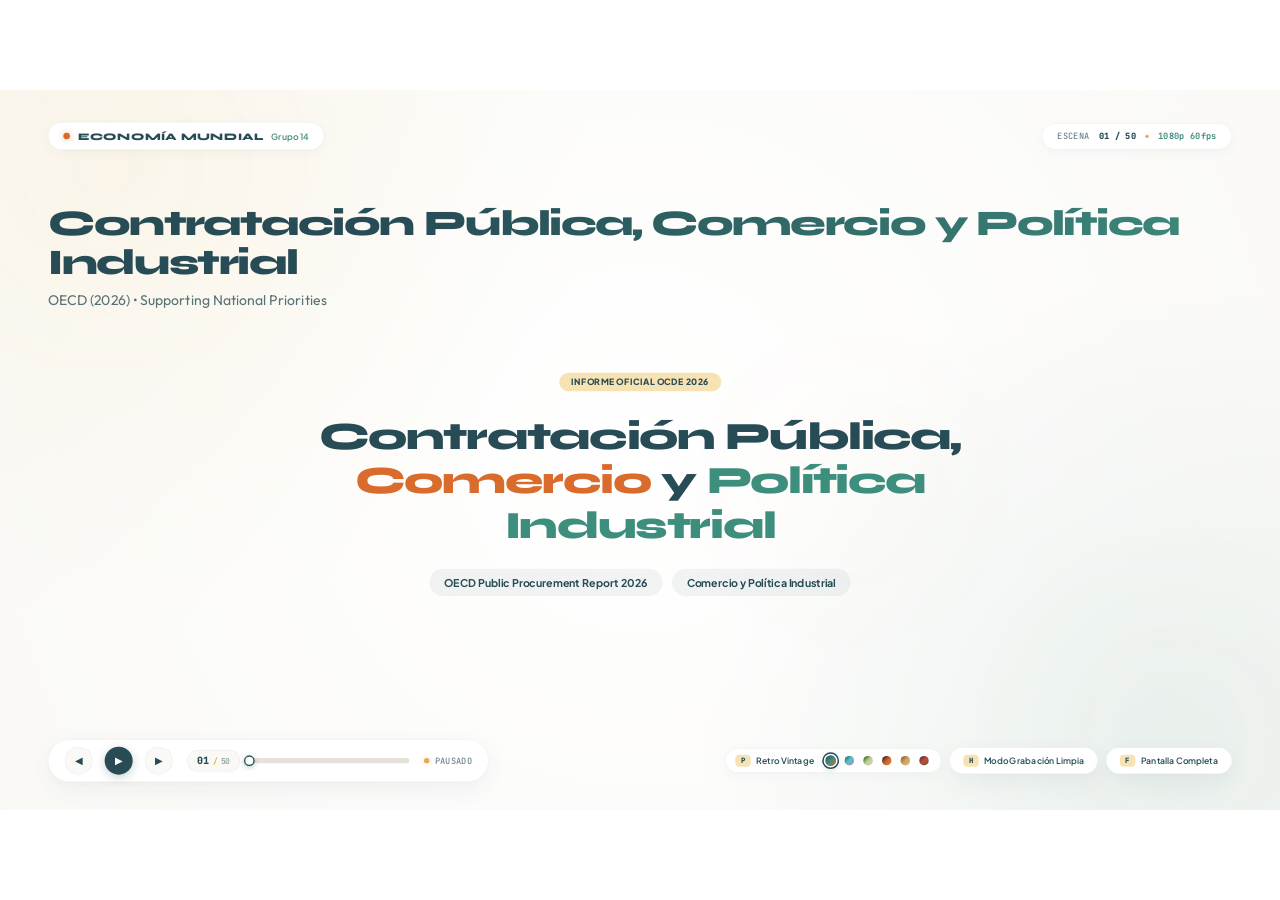
==== video-player/index.html @ 1d1a475e "feat: motor de presentación en vídeo y 50 micro-escenas con selector de paletas dinámico (OECD 2026)" ====
<!DOCTYPE html>
<html lang="es">
<head>
  <meta charset="UTF-8">
  <meta name="viewport" content="width=device-width, initial-scale=1.0">
  <title>Grupo 14 • Contratación Pública y Comercio Internacional (OECD 2026)</title>

  <!-- Google Fonts: Syne, Outfit, Plus Jakarta Sans, JetBrains Mono -->
  <link rel="preconnect" href="https://fonts.googleapis.com">
  <link rel="preconnect" href="https://fonts.gstatic.com" crossorigin>
  <link href="https://fonts.googleapis.com/css2?family=JetBrains+Mono:wght@500;700&family=Outfit:wght@300;400;500;600;700;800;900&family=Plus+Jakarta+Sans:wght@400;500;600;700;800&family=Syne:wght@600;700;800;900&display=swap" rel="stylesheet">

  <!-- Estilos Modulares Retro-Minimalistas -->
  <link rel="stylesheet" href="css/theme.css">
  <link rel="stylesheet" href="css/motion.css">
  <link rel="stylesheet" href="css/components.css">
</head>
<body>

  <!-- Viewport Principal a Pantalla Completa -->
  <div class="player-viewport" id="player-viewport">

    <!-- Capa de Fundido a Negro Suave (Fade to Black para DaVinci Resolve) -->
    <div class="blackout-curtain" id="blackout-curtain"></div>

    <!-- Escenario 16:9 Nativo Cinematográfico -->
    <main class="player-stage" id="player-stage">

      <!-- Orbes de Luz Ambiental con Desenfocado Suave Vintage -->
      <div class="ambient-orb ambient-orb-1"></div>
      <div class="ambient-orb ambient-orb-2"></div>
      <div class="ambient-orb ambient-orb-3"></div>

      <!-- BARRA SUPERIOR (TOP HUD) -->
      <header class="hud-top">
        <div class="brand-pill">
          <div class="brand-dot"></div>
          <div>
            <span class="brand-title">Economía Mundial</span>
            <span class="brand-subtitle" style="margin-left: 8px;">Grupo 14</span>
          </div>
        </div>

        <!-- Pastilla del Ponente Activo -->
        <div class="speaker-pill" id="speaker-pill-container">
          <div class="speaker-avatar" id="speaker-avatar">G14</div>
          <div class="speaker-info">
            <span class="speaker-name" id="speaker-name">Manuel, Jorge y Aleksandr</span>
            <span class="speaker-role" id="speaker-role">Presentación Conjunta</span>
          </div>
        </div>

        <!-- Metadatos de la Escena -->
        <div class="scene-meta-pill">
          <span>ESCENA</span>
          <span class="meta-scene-num" id="scene-counter-display">01 / 20</span>
          <div class="meta-divider"></div>
          <span style="color: var(--color-sage); font-weight: 700;">1080p 60fps</span>
        </div>
      </header>

      <!-- ÁREA CENTRAL DE LA ESCENA DINÁMICA -->
      <section class="scene-container">
        <!-- Cabecera de la Escena Actual -->
        <div class="scene-header stagger-in delay-1">
          <h1 class="scene-title-large text-gradient-indigo" id="scene-title">
            Contratación Pública, Comercio y Política Industrial
          </h1>
          <p class="scene-subtitle-lead" id="scene-subtitle">
            Cómo los Estados utilizan su inmenso poder de compra ($11 billones) para transformar la economía global.
          </p>
        </div>

        <!-- Contenido Inyectado Dinámicamente -->
        <div id="scene-content-area" style="min-height: 520px;"></div>
      </section>

      <!-- Notificación Flotante Discreta de Cambio de Paleta (Tecla P) -->
      <div class="palette-toast" id="palette-toast" aria-live="polite">
        <span class="palette-toast-badge" id="palette-toast-badge">PALETA 0</span>
        <span class="palette-toast-name" id="palette-toast-name">Retro Vintage</span>
      </div>

      <!-- BARRA INFERIOR (BOTTOM HUD & RECORDING CONTROLS) -->
      <footer class="hud-bottom">
        
        <!-- Controles de Navegación y Línea de Tiempo para 45-55 Escenas -->
        <div class="timeline-control-pill">
          <button class="btn-icon-hud" id="btn-prev" title="Escena Anterior (Flecha Izquierda)" onclick="window.playerInstance.prevScene()">
            ◀
          </button>
          <button class="btn-icon-hud primary" id="btn-play-pause" title="Reproducir / Pausar (Barra Espaciadora)" onclick="window.playerInstance.togglePlayPause()">
            <span id="play-pause-icon">▶</span>
          </button>
          <button class="btn-icon-hud" id="btn-next" title="Siguiente Escena (Flecha Derecha)" onclick="window.playerInstance.nextScene()">
            ▶
          </button>

          <!-- Navegador de Pasos / Mini-Track Scrubber para 45-55 Escenas -->
          <div class="hud-scrubber-nav" id="hud-scrubber-nav">
            <div class="hud-step-indicator" id="hud-step-indicator" title="Escena Actual / Total">
              <span class="hud-step-curr" id="hud-step-curr">01</span>
              <span class="hud-step-sep">/</span>
              <span class="hud-step-total" id="hud-step-total">50</span>
            </div>

            <!-- Mini-Track Scrubber interactivo -->
            <div class="hud-scrubber-rail-wrapper" id="hud-scrubber-rail-wrapper" title="Arrastra o haz clic para saltar entre escenas">
              <div class="hud-scrubber-rail" id="hud-scrubber-rail">
                <div class="hud-scrubber-fill" id="hud-scrubber-fill"></div>
                <div class="hud-scrubber-thumb" id="hud-scrubber-thumb"></div>
              </div>
              <div class="hud-scrubber-tooltip" id="hud-scrubber-tooltip">Escena 01</div>
            </div>
          </div>

          <!-- Indicadores de Escenas Opcionales (Dots) -->
          <div class="timeline-dots" id="timeline-dots-container" style="display: none;"></div>

          <!-- Estado de Autoplay -->
          <div class="autoplay-status">
            <div class="autoplay-dot paused" id="autoplay-dot"></div>
            <span id="autoplay-status-text">PAUSADO</span>
          </div>
        </div>

        <!-- Herramientas y Atajos para Grabación de Pantalla -->
        <div class="hud-recording-tools">
          <!-- Selector Visual de Paletas Cromáticas (Tecla P) -->
          <div class="palette-picker-pill" id="hud-palette-picker" title="Cambiar paleta cromática (Atajo: Tecla P)">
            <button class="palette-picker-label-btn" id="btn-palette-cycle" title="Ciclar paleta cromática (Tecla P)">
              <span class="key-kbd">P</span>
              <span class="palette-name-display" id="palette-name-display">Retro Vintage</span>
            </button>
            <div class="palette-swatches-strip" id="palette-swatches-strip"></div>
          </div>

          <div class="tool-pill-btn" onclick="window.playerInstance.toggleCleanRecordingMode()" title="Ocultar toda la interfaz para grabar la pantalla limpiamente">
            <span class="key-kbd">H</span>
            <span>Modo Grabación Limpia</span>
          </div>

          <div class="tool-pill-btn" onclick="window.playerInstance.toggleFullscreen()" title="Pantalla completa para grabación a 1080p">
            <span class="key-kbd">F</span>
            <span>Pantalla Completa</span>
          </div>
        </div>
      </footer>

    </main>
  </div>

  <!-- Scripts del Motor y Datos -->
  <script src="js/scenes-data.js"></script>
  <script src="js/engine.js"></script>
</body>
</html>
---- video-player/css/theme.css ----
/* ==========================================================================
   THEME.CSS - DESIGN TOKENS & VISUAL FOUNDATIONS (RETRO-MINIMALIST LIGHT THEME)
   Grupo 14: Economía Mundial | OECD 2026 Presentation Engine
   Estilo editorial vintage, minimalista, fondo blanco, ultra-redondeado, alta legibilidad.
   ========================================================================== */

@import url('https://fonts.googleapis.com/css2?family=Outfit:wght@300;400;500;600;700;800;900&family=Plus+Jakarta+Sans:wght@400;500;600;700;800&family=Syne:wght@600;700;800;900&family=JetBrains+Mono:wght@500;700&display=swap');

:root,
[data-palette="0"] {
  /* ==========================================================================
     PALETA 0: RETRO VINTAGE (ORIGINAL RECONOCIBLE)
     ========================================================================== */
  --color-primary: #274C56;
  --color-primary-rgb: 39, 76, 86;
  --color-secondary: #3E8E7E;
  --color-secondary-rgb: 62, 142, 126;
  --color-accent-1: #D96C2C;
  --color-accent-1-rgb: 217, 108, 44;
  --color-accent-2: #E7A84E;
  --color-accent-2-rgb: 231, 168, 78;
  --color-surface-tint: #F6E2B3;
  --color-surface-tint-rgb: 246, 226, 179;

  --ambient-orb-1: rgba(246, 226, 179, 0.20);
  --ambient-orb-2: rgba(62, 142, 126, 0.25);
  --ambient-orb-3: rgba(231, 168, 78, 0.20);
}

[data-palette="1"] {
  /* ==========================================================================
     PALETA 1: PASTEL RETRO / TROPICAL SORBET
     #57C7D0, #69D9D1, #CDB960, #E5A37A, #CC75A7 (Ancla oscura #225159 sobre blanco)
     ========================================================================== */
  --color-primary: #225159;
  --color-primary-rgb: 34, 81, 89;
  --color-secondary: #57C7D0;
  --color-secondary-rgb: 87, 199, 208;
  --color-accent-1: #CC75A7;
  --color-accent-1-rgb: 204, 117, 167;
  --color-accent-2: #E5A37A;
  --color-accent-2-rgb: 229, 163, 122;
  --color-surface-tint: #CDB960;
  --color-surface-tint-rgb: 205, 185, 96;

  --ambient-orb-1: rgba(205, 185, 96, 0.22);
  --ambient-orb-2: rgba(87, 199, 208, 0.25);
  --ambient-orb-3: rgba(204, 117, 167, 0.18);
}

[data-palette="2"] {
  /* ==========================================================================
     PALETA 2: SPRING MEADOW / MATCHA & SAKURA
     #9DE7C4, #C8F0B8, #B7D687, #E6D992, #F6BCDC (Ancla oscura #1E3F2E sobre blanco)
     ========================================================================== */
  --color-primary: #1E3F2E;
  --color-primary-rgb: 30, 63, 46;
  --color-secondary: #3E7A4A;
  --color-secondary-rgb: 62, 122, 74;
  --color-accent-1: #C44C7C;
  --color-accent-1-rgb: 196, 76, 124;
  --color-accent-2: #947E24;
  --color-accent-2-rgb: 148, 126, 36;
  --color-surface-tint: #C8F0B8;
  --color-surface-tint-rgb: 200, 240, 184;

  --ambient-orb-1: rgba(200, 240, 184, 0.28);
  --ambient-orb-2: rgba(157, 231, 196, 0.25);
  --ambient-orb-3: rgba(246, 188, 220, 0.22);
}

[data-palette="3"] {
  /* ==========================================================================
     PALETA 3: AUTUMN PLUM / TERRACOTA A CIRUELA INTENSO
     #E18338, #C66624, #973816, #6A0A08, #250033 (Ciruela para texto, óxidos para números)
     ========================================================================== */
  --color-primary: #250033;
  --color-primary-rgb: 37, 0, 51;
  --color-secondary: #973816;
  --color-secondary-rgb: 151, 56, 22;
  --color-accent-1: #C66624;
  --color-accent-1-rgb: 198, 102, 36;
  --color-accent-2: #E18338;
  --color-accent-2-rgb: 225, 131, 56;
  --color-surface-tint: #F6E6DC;
  --color-surface-tint-rgb: 246, 230, 220;

  --ambient-orb-1: rgba(225, 131, 56, 0.22);
  --ambient-orb-2: rgba(198, 102, 36, 0.20);
  --ambient-orb-3: rgba(106, 10, 8, 0.16);
}

[data-palette="4"] {
  /* ==========================================================================
     PALETA 4: MONOCROMÁTICO CARAMELO & ÁMBAR
     #FCDDB0, #E3BD81, #D1A259, #B37E3E, #765317 (Café tostado texto, ocres datos)
     ========================================================================== */
  --color-primary: #765317;
  --color-primary-rgb: 118, 83, 23;
  --color-secondary: #B37E3E;
  --color-secondary-rgb: 179, 126, 62;
  --color-accent-1: #D1A259;
  --color-accent-1-rgb: 209, 162, 89;
  --color-accent-2: #E3BD81;
  --color-accent-2-rgb: 227, 189, 129;
  --color-surface-tint: #FCDDB0;
  --color-surface-tint-rgb: 252, 221, 176;

  --ambient-orb-1: rgba(252, 221, 176, 0.30);
  --ambient-orb-2: rgba(209, 162, 89, 0.22);
  --ambient-orb-3: rgba(179, 126, 62, 0.18);
}

[data-palette="5"] {
  /* ==========================================================================
     PALETA 5: SWISS EDITORIAL / NAVY & VERMILION
     #1A365D, #D64527, #E59834, #2A6F5B, #F6E2B3 (Navy texto, Bermellón y Azafrán)
     ========================================================================== */
  --color-primary: #1A365D;
  --color-primary-rgb: 26, 54, 93;
  --color-secondary: #2A6F5B;
  --color-secondary-rgb: 42, 111, 91;
  --color-accent-1: #D64527;
  --color-accent-1-rgb: 214, 69, 39;
  --color-accent-2: #E59834;
  --color-accent-2-rgb: 229, 152, 52;
  --color-surface-tint: #F6E2B3;
  --color-surface-tint-rgb: 246, 226, 179;

  --ambient-orb-1: rgba(246, 226, 179, 0.24);
  --ambient-orb-2: rgba(42, 111, 91, 0.22);
  --ambient-orb-3: rgba(214, 69, 39, 0.16);
}

:root {
  /* Aliases retrocompatibles para sincronía total */
  --color-sand: var(--color-surface-tint);
  --color-mustard: var(--color-accent-2);
  --color-terracotta: var(--color-accent-1);
  --color-sage: var(--color-secondary);
  --color-petroleum: var(--color-primary);
  --color-white: #FFFFFF;
  --color-offwhite: #FAF9F6;

  /* --- FONDOS Y SUPERFICIES (TEMA CLARO ULTRA-MINIMALISTA SIN RECUADROS) --- */
  --bg-deep: #FFFFFF;
  --bg-canvas: #FFFFFF;
  --bg-stage: #FFFFFF;
  --bg-surface-0: #FFFFFF;
  --bg-surface-1: #FAF9F6;
  --bg-surface-2: #F1EFEA;
  --bg-surface-3: #E5E1D8;
  --bg-surface-hover: #DCD7CD;
  --bg-glass-card: transparent;
  --bg-glass-pill: rgba(255, 255, 255, 0.96);
  --bg-glass-hud: rgba(255, 255, 255, 0.98);

  /* --- MAPEO DE ACENTOS RETRO-MINIMALISTAS ADAPTATIVOS --- */
  --accent-indigo: var(--color-primary);
  --accent-indigo-light: var(--color-secondary);
  --accent-indigo-glow: rgba(var(--color-primary-rgb), 0.10);

  --accent-mint: var(--color-secondary);
  --accent-mint-light: var(--color-secondary);
  --accent-mint-glow: rgba(var(--color-secondary-rgb), 0.14);

  --accent-amber: var(--color-accent-2);
  --accent-amber-light: var(--color-accent-2);
  --accent-amber-glow: rgba(var(--color-accent-2-rgb), 0.16);

  --accent-cyan: var(--color-secondary);
  --accent-cyan-light: var(--color-primary);
  --accent-cyan-glow: rgba(var(--color-secondary-rgb), 0.12);

  --accent-rose: var(--color-accent-1);
  --accent-rose-light: var(--color-accent-1);
  --accent-rose-glow: rgba(var(--color-accent-1-rgb), 0.14);

  --accent-purple: var(--color-primary);
  --accent-purple-light: var(--color-secondary);
  --accent-purple-glow: rgba(var(--color-primary-rgb), 0.10);

  /* --- TEXTO Y CONTRASTE EDITORIAL ADAPTATIVO --- */
  --text-primary: var(--color-primary);
  --text-secondary: rgba(var(--color-primary-rgb), 0.78);
  --text-muted: rgba(var(--color-primary-rgb), 0.52);
  --text-inverse: #FFFFFF;

  /* --- LÍNEAS EDITORIALES SUTILES ADAPTATIVAS --- */
  --border-subtle: rgba(var(--color-primary-rgb), 0.08);
  --border-card: rgba(var(--color-primary-rgb), 0.06);

  /* --- TIPOGRAFÍAS MODERNAS Y ANCHAS --- */
  --font-display: 'Syne', 'Outfit', sans-serif;
  --font-body: 'Outfit', 'Plus Jakarta Sans', system-ui, -apple-system, sans-serif;
  --font-ui: 'Plus Jakarta Sans', 'Outfit', sans-serif;
  --font-mono: 'JetBrains Mono', monospace;

  /* --- PESOS Y TRACKING --- */
  --weight-regular: 400;
  --weight-medium: 500;
  --weight-semibold: 600;
  --weight-bold: 700;
  --weight-extrabold: 800;
  --weight-black: 900;

  --tracking-tightest: -0.04em;
  --tracking-tight: -0.02em;
  --tracking-normal: 0em;
  --tracking-wide: 0.04em;
  --tracking-widest: 0.10em;

  /* --- RADIO DE ESQUINAS ULTRA-REDONDEADAS --- */
  --radius-xs: 14px;
  --radius-sm: 20px;
  --radius-md: 28px;
  --radius-lg: 34px;
  --radius-xl: 48px;
  --radius-pill: 9999px;

  /* --- SOMBRAS SUAVES Y CÁLIDAS EDITORIALES --- */
  --shadow-ambient-sm: 0 4px 18px rgba(var(--color-primary-rgb), 0.04), 0 1px 3px rgba(0, 0, 0, 0.02);
  --shadow-ambient-md: 0 12px 36px rgba(var(--color-primary-rgb), 0.06), 0 3px 10px rgba(0, 0, 0, 0.02);
  --shadow-ambient-lg: 0 24px 64px rgba(var(--color-primary-rgb), 0.08), 0 6px 18px rgba(0, 0, 0, 0.02);
  --shadow-card: 0 8px 24px rgba(var(--color-primary-rgb), 0.04);
  --shadow-glow-terracotta: 0 8px 24px rgba(var(--color-accent-1-rgb), 0.16);
  --shadow-glow-sage: 0 8px 24px rgba(var(--color-secondary-rgb), 0.16);
  --shadow-glow-mustard: 0 8px 24px rgba(var(--color-accent-2-rgb), 0.16);

  /* --- CURVAS DE ANIMACIÓN Y TIMING RÁPIDO PARA MICRO-ESCENAS --- */
  --ease-spring: cubic-bezier(0.16, 1, 0.3, 1);
  --ease-smooth: cubic-bezier(0.25, 0.1, 0.25, 1);
  --ease-in-out: cubic-bezier(0.4, 0, 0.2, 1);

  --duration-fast: 140ms;
  --duration-normal: 240ms;
  --duration-scene: 350ms;
  --duration-fade: 280ms; /* Fundido a negro dinámico de ~280ms para DaVinci */
}

/* Reset y Reglas Base */
*, *::before, *::after {
  box-sizing: border-box;
  margin: 0;
  padding: 0;
  outline: none !important;
}

html, body {
  width: 100%;
  height: 100%;
  overflow: hidden;
  background-color: var(--bg-deep);
  color: var(--text-primary);
  font-family: var(--font-body);
  -webkit-font-smoothing: antialiased;
  -moz-osx-font-smoothing: grayscale;
  user-select: none;
}

/* Canvas del Reproductor 16:9 Nativo */
.player-viewport {
  position: relative;
  width: 100vw;
  height: 100vh;
  display: flex;
  align-items: center;
  justify-content: center;
  background-color: #FFFFFF;
  overflow: hidden;
}

.player-stage {
  position: relative;
  width: 1920px;
  height: 1080px;
  flex-shrink: 0;
  transform-origin: center center;
  aspect-ratio: 16 / 9;
  background-color: #FFFFFF;
  background-image: 
    radial-gradient(circle at 10% 10%, rgba(246, 226, 179, 0.20) 0%, transparent 35%),
    radial-gradient(circle at 90% 90%, rgba(62, 142, 126, 0.08) 0%, transparent 35%),
    radial-gradient(circle at 50% 50%, #FFFFFF 0%, #FAF9F6 100%);
  border-radius: 0px;
  overflow: hidden;
  box-shadow: none;
  display: flex;
  flex-direction: column;
  justify-content: space-between;
  padding: 48px 72px 42px 72px;
}

/* Orbes ambientales decorativos vintage suaves */
.ambient-orb {
  position: absolute;
  border-radius: 50%;
  filter: blur(140px);
  pointer-events: none;
  z-index: 0;
  opacity: 0.20;
  transition: all 1.8s var(--ease-spring);
}

.ambient-orb-1 {
  width: 550px;
  height: 550px;
  top: -160px;
  left: -120px;
  background: radial-gradient(circle, var(--ambient-orb-1, var(--color-sand)) 0%, transparent 70%);
}

.ambient-orb-2 {
  width: 500px;
  height: 500px;
  bottom: -140px;
  right: -100px;
  background: radial-gradient(circle, var(--ambient-orb-2, rgba(62, 142, 126, 0.25)) 0%, transparent 70%);
}

.ambient-orb-3 {
  width: 440px;
  height: 440px;
  top: 35%;
  right: 22%;
  background: radial-gradient(circle, var(--ambient-orb-3, rgba(231, 168, 78, 0.20)) 0%, transparent 70%);
  opacity: 0.18;
}

/* --- CLASES DE UTILIDAD CROMÁTICA EXACTA Y SEMÁNTICA DINÁMICA --- */
.color-sand { color: var(--color-sand) !important; }
.color-mustard { color: var(--color-mustard) !important; }
.color-terracotta { color: var(--color-terracotta) !important; }
.color-sage { color: var(--color-sage) !important; }
.color-petroleum { color: var(--color-petroleum) !important; }

.color-primary { color: var(--color-primary, var(--color-petroleum)) !important; }
.color-accent-1 { color: var(--color-accent-1, var(--color-sage)) !important; }
.color-accent-2 { color: var(--color-accent-2, var(--color-terracotta)) !important; }
.color-accent-3 { color: var(--color-accent-2, var(--color-mustard)) !important; }

.bg-sand { background-color: var(--color-sand) !important; }
.bg-mustard { background-color: var(--color-mustard) !important; }
.bg-terracotta { background-color: var(--color-terracotta) !important; }
.bg-sage { background-color: var(--color-sage) !important; }
.bg-petroleum { background-color: var(--color-petroleum) !important; }

.bg-primary { background-color: var(--color-primary, var(--color-petroleum)) !important; }
.bg-accent-1 { background-color: var(--color-accent-1, var(--color-sage)) !important; }
.bg-accent-2 { background-color: var(--color-accent-2, var(--color-terracotta)) !important; }

.border-sand { border-color: var(--color-sand) !important; }
.border-mustard { border-color: var(--color-mustard) !important; }
.border-terracotta { border-color: var(--color-terracotta) !important; }
.border-sage { border-color: var(--color-sage) !important; }
.border-petroleum { border-color: var(--color-petroleum) !important; }

.border-primary { border-color: var(--color-primary, var(--color-petroleum)) !important; }
.border-accent-1 { border-color: var(--color-accent-1, var(--color-sage)) !important; }
.border-accent-2 { border-color: var(--color-accent-2, var(--color-terracotta)) !important; }

/* Resaltado editorial dinámico sin cajas ni recuadros blancos */
.accent-highlight {
  color: var(--color-terracotta) !important;
  background: transparent !important;
}

.micro-pill-point {
  display: flex;
  align-items: center;
  gap: 12px;
  padding: 10px 22px;
  background: rgba(var(--color-primary-rgb), 0.06) !important;
  border: none !important;
  border-radius: var(--radius-pill);
  font-family: var(--font-ui);
  font-size: 18px;
  font-weight: 700;
  color: var(--color-primary) !important;
  box-shadow: none !important;
}

/* Transición suave entre paletas cromáticas */
body, .player-stage, .scene-title-large, .stat-badge, .pill-tag {
  transition: color 0.3s ease, background-color 0.3s ease, border-color 0.3s ease;
}

/* ==========================================================================
   SELECTOR VISUAL DE PALETAS CROMÁTICAS EN HUD Y NOTIFICACIÓN TOAST
   ========================================================================== */
.palette-picker-pill {
  display: flex;
  align-items: center;
  gap: 8px;
  padding: 6px 14px 6px 10px;
  background: var(--bg-glass-hud);
  border: 1px solid var(--border-card);
  border-radius: var(--radius-pill);
  box-shadow: var(--shadow-ambient-md);
  transition: all 0.25s var(--ease-spring);
}

.palette-picker-pill:hover {
  background: var(--bg-surface-1);
}

.palette-picker-label-btn {
  display: flex;
  align-items: center;
  gap: 8px;
  background: transparent;
  border: none;
  cursor: pointer;
  padding: 0;
  font-family: var(--font-ui);
  font-size: 13px;
  font-weight: var(--weight-semibold);
  color: var(--color-primary);
  transition: color 0.2s ease;
}

.palette-picker-label-btn:hover {
  color: var(--color-accent-1);
}

.palette-name-display {
  white-space: nowrap;
  max-width: 140px;
  overflow: hidden;
  text-overflow: ellipsis;
}

.palette-swatches-strip {
  display: flex;
  align-items: center;
  gap: 6px;
  padding-left: 8px;
  border-left: 1px solid var(--border-subtle);
}

.palette-swatch-btn {
  width: 22px;
  height: 22px;
  border-radius: 50%;
  border: 2px solid transparent;
  padding: 1px;
  background: transparent;
  cursor: pointer;
  display: flex;
  align-items: center;
  justify-content: center;
  transition: transform 0.2s var(--ease-spring), border-color 0.2s ease, box-shadow 0.2s ease;
}

.palette-swatch-btn:hover {
  transform: scale(1.22);
}

.palette-swatch-btn.active {
  border-color: var(--color-primary);
  transform: scale(1.15);
  box-shadow: 0 0 0 1px rgba(255, 255, 255, 0.9), 0 2px 6px rgba(0, 0, 0, 0.15);
}

.swatch-preview {
  width: 14px;
  height: 14px;
  border-radius: 50%;
  display: block;
  pointer-events: none;
  box-shadow: inset 0 0 1px rgba(0, 0, 0, 0.2);
}

/* Toast Flotante Discreto para Notificación de Paleta (Tecla P) */
.palette-toast {
  position: absolute;
  top: 96px;
  left: 50%;
  transform: translateX(-50%) translateY(-14px);
  display: flex;
  align-items: center;
  gap: 10px;
  padding: 8px 18px;
  background: rgba(255, 255, 255, 0.96);
  border: 1px solid var(--border-card);
  border-radius: var(--radius-pill);
  box-shadow: 0 10px 30px rgba(0, 0, 0, 0.08), 0 2px 6px rgba(0, 0, 0, 0.04);
  backdrop-filter: blur(12px);
  -webkit-backdrop-filter: blur(12px);
  z-index: 1000;
  opacity: 0;
  pointer-events: none;
  transition: opacity 0.28s var(--ease-spring), transform 0.28s var(--ease-spring);
}

.palette-toast.show {
  opacity: 1;
  transform: translateX(-50%) translateY(0);
}

.palette-toast-badge {
  display: inline-flex;
  align-items: center;
  justify-content: center;
  padding: 3px 8px;
  background: var(--color-sand);
  color: var(--color-primary);
  font-family: var(--font-mono);
  font-size: 11px;
  font-weight: 800;
  border-radius: 6px;
  letter-spacing: 0.06em;
}

.palette-toast-name {
  font-family: var(--font-ui);
  font-size: 14px;
  font-weight: 700;
  color: var(--color-primary);
}
---- video-player/css/motion.css ----
/* ==========================================================================
   MOTION.CSS - ANIMATION ENGINE & TRANSITIONS (RETRO-MINIMALIST LIGHT THEME)
   Fluid cubic-bezier(0.16, 1, 0.3, 1), Staggered Entrances, Fade to Black,
   Floating Cards, Pulsing Badges, Dynamic Chart Bars.
   ========================================================================== */

/* --- OVERLAY DE TRANSICIÓN LIMPIA (FONDO BLANCO PURO / CLEAN BACKGROUND) --- */
.blackout-curtain {
  position: absolute;
  inset: 0;
  background-color: var(--bg-stage, #FFFFFF);
  opacity: 0;
  pointer-events: none;
  z-index: 9999;
  /* Transición suave hacia el fondo blanco puro */
  transition: opacity 300ms cubic-bezier(0.25, 0.1, 0.25, 1);
}

.blackout-curtain.active {
  opacity: 1;
  pointer-events: auto;
}

/* --- CONTENEDOR DE ESCENAS --- */
.scene-container {
  position: relative;
  width: 100%;
  flex: 1;
  display: flex;
  flex-direction: column;
  justify-content: center;
  z-index: 10;
  perspective: 1200px;
}

.scene-slide {
  position: absolute;
  inset: 0;
  display: flex;
  flex-direction: column;
  justify-content: space-between;
  opacity: 0;
  pointer-events: none;
  transform: translateY(14px) scale(0.992);
  transition: opacity 0.35s var(--ease-spring),
              transform 0.35s var(--ease-spring);
}

.scene-slide.active {
  opacity: 1;
  pointer-events: auto;
  transform: translateY(0) scale(1);
}

.scene-slide.exiting {
  opacity: 0;
  pointer-events: none;
  transform: translateY(-12px) scale(0.992);
  transition: opacity 0.25s cubic-bezier(0.4, 0, 0.6, 1),
              transform 0.25s cubic-bezier(0.4, 0, 0.6, 1);
}

/* --- ANIMACIONES DE ENTRADA SUAVE Y FLUIDA PARA CADA DIAPO --- */
@keyframes cleanEntrance {
  0% {
    opacity: 0;
    transform: translateY(20px) scale(0.985);
  }
  100% {
    opacity: 1;
    transform: translateY(0) scale(1);
  }
}

.stagger-in {
  opacity: 1;
  animation: cleanEntrance 0.55s cubic-bezier(0.16, 1, 0.3, 1) both;
}

/* Delays escalonados armónicos */
.delay-1 { animation-delay: 40ms; }
.delay-2 { animation-delay: 110ms; }
.delay-3 { animation-delay: 180ms; }
.delay-4 { animation-delay: 260ms; }
.delay-5 { animation-delay: 340ms; }
.delay-6 { animation-delay: 420ms; }
.delay-7 { animation-delay: 500ms; }
.delay-8 { animation-delay: 580ms; }

/* Cascada de animación suave para elementos hijos de cada diapo */
.micro-stage-center > * {
  animation: cleanEntrance 0.52s cubic-bezier(0.16, 1, 0.3, 1) 80ms both;
}

.micro-contrast-grid > *:nth-child(1) {
  animation: cleanEntrance 0.52s cubic-bezier(0.16, 1, 0.3, 1) 80ms both;
}
.micro-contrast-grid > *:nth-child(2) {
  animation: cleanEntrance 0.52s cubic-bezier(0.16, 1, 0.3, 1) 160ms both;
}
.micro-contrast-grid > *:nth-child(3) {
  animation: cleanEntrance 0.52s cubic-bezier(0.16, 1, 0.3, 1) 240ms both;
}

.micro-chart-bars > *:nth-child(1) {
  animation: cleanEntrance 0.48s cubic-bezier(0.16, 1, 0.3, 1) 60ms both;
}
.micro-chart-bars > *:nth-child(2) {
  animation: cleanEntrance 0.48s cubic-bezier(0.16, 1, 0.3, 1) 130ms both;
}
.micro-chart-bars > *:nth-child(3) {
  animation: cleanEntrance 0.48s cubic-bezier(0.16, 1, 0.3, 1) 200ms both;
}
.micro-chart-bars > *:nth-child(4) {
  animation: cleanEntrance 0.48s cubic-bezier(0.16, 1, 0.3, 1) 270ms both;
}

.micro-type-e-grid > *:nth-child(1) {
  animation: cleanEntrance 0.52s cubic-bezier(0.16, 1, 0.3, 1) 80ms both;
}
.micro-type-e-grid > *:nth-child(2) {
  animation: cleanEntrance 0.52s cubic-bezier(0.16, 1, 0.3, 1) 180ms both;
}

.micro-points-container .micro-pill-point:nth-child(1) {
  animation: cleanEntrance 0.48s cubic-bezier(0.16, 1, 0.3, 1) 120ms both;
}
.micro-points-container .micro-pill-point:nth-child(2) {
  animation: cleanEntrance 0.48s cubic-bezier(0.16, 1, 0.3, 1) 200ms both;
}
.micro-points-container .micro-pill-point:nth-child(3) {
  animation: cleanEntrance 0.48s cubic-bezier(0.16, 1, 0.3, 1) 280ms both;
}

/* --- FLOTACIÓN SUAVE RETRO (FLOATING CARDS) --- */
@keyframes softFloat {
  0%, 100% {
    transform: translateY(0px);
  }
  50% {
    transform: translateY(-6px);
  }
}

.float-subtle {
  animation: softFloat 7s ease-in-out infinite;
}

.float-delayed {
  animation: softFloat 7s ease-in-out 3.5s infinite;
}

/* --- PULSACIÓN SUTIL EDITORIAL --- */
@keyframes pulseGlowVintage {
  0%, 100% {
    box-shadow: 0 0 0 0 rgba(62, 142, 126, 0.25);
  }
  50% {
    box-shadow: 0 0 0 8px rgba(62, 142, 126, 0);
  }
}

.pulse-badge {
  animation: pulseGlowVintage 3s infinite var(--ease-smooth);
}

/* --- BARRAS DE PROGRESO DE DATOS (GRÁFICAS) --- */
.animated-bar {
  position: relative;
  height: 100%;
  border-radius: var(--radius-pill);
  width: 0%;
  transition: width 0.65s var(--ease-spring);
}

.scene-slide.active .animated-bar {
  width: var(--target-width, 100%);
}

/* --- NÚMEROS INCREMENTALES DINÁMICOS --- */
.counter-val {
  display: inline-block;
  font-variant-numeric: tabular-nums;
  font-feature-settings: "tnum";
}

/* --- ELIMINACIÓN DE SUBTÍTULOS KINÉTICOS Y BARRA DE PROGRESO --- */
.kinetic-caption-bar,
.scene-progress-bar,
.kinetic-text,
.scene-progress-fill {
  display: none !important;
  opacity: 0 !important;
  visibility: hidden !important;
  pointer-events: none !important;
  height: 0 !important;
  width: 0 !important;
  margin: 0 !important;
  padding: 0 !important;
  border: none !important;
  overflow: hidden !important;
}

/* --- OCULTAR INTERFAZ EN MODO GRABACIÓN LIMPIA (TECLA H) --- */
.recording-clean-mode .hud-top,
.recording-clean-mode .hud-bottom,
.recording-clean-mode .hud-hints {
  opacity: 0 !important;
  pointer-events: none !important;
  transform: translateY(20px) !important;
  transition: opacity 0.35s var(--ease-smooth),
              transform 0.35s var(--ease-smooth) !important;
}

.recording-clean-mode {
  cursor: none !important;
}
---- video-player/css/components.css ----
/* ==========================================================================
   COMPONENTS.CSS - RETRO-MINIMALIST LIGHT THEME COMPONENTS & HUD
   Grupo 14: Economía Mundial (UPV) | OECD 2026 Presentation Engine
   Fondo blanco, paleta vintage exacta, líneas editoriales ultrafinas, ultra-redondeado.
   ========================================================================== */

/* --- BARRA SUPERIOR HUD (TOP HEADER) --- */
.hud-top {
  position: relative;
  width: 100%;
  display: flex;
  align-items: center;
  justify-content: space-between;
  z-index: 50;
  transition: opacity 0.35s var(--ease-smooth), transform 0.35s var(--ease-smooth);
}

.brand-pill {
  display: flex;
  align-items: center;
  gap: 12px;
  padding: 10px 22px;
  background: var(--bg-glass-pill);
  border: 1px solid var(--border-card);
  border-radius: var(--radius-pill);
  box-shadow: var(--shadow-ambient-sm);
}

.brand-dot {
  width: 10px;
  height: 10px;
  border-radius: 50%;
  background: var(--color-terracotta);
  box-shadow: 0 0 10px rgba(217, 108, 44, 0.45);
}

.brand-title {
  font-family: var(--font-display);
  font-weight: var(--weight-extrabold);
  font-size: 15px;
  letter-spacing: var(--tracking-wide);
  text-transform: uppercase;
  color: var(--color-petroleum);
}

.brand-subtitle {
  font-family: var(--font-ui);
  font-size: 13px;
  font-weight: var(--weight-semibold);
  color: var(--color-sage);
}

/* --- SELECTOR DE PALETAS EN EL HUD SUPERIOR --- */
.palette-picker-pill {
  display: flex;
  align-items: center;
  gap: 5px;
  padding: 6px 14px;
  background: var(--bg-glass-pill);
  border: 1px solid var(--border-card);
  border-radius: var(--radius-pill);
  box-shadow: var(--shadow-ambient-sm);
  font-family: var(--font-mono);
  font-size: 12px;
  color: var(--text-secondary);
}

.palette-picker-label {
  font-weight: var(--weight-bold);
  letter-spacing: 0.06em;
  font-size: 11px;
  margin-right: 2px;
  color: var(--color-primary);
  opacity: 0.85;
}

.palette-pill-btn {
  display: flex;
  align-items: center;
  gap: 5px;
  padding: 4px 8px;
  border-radius: var(--radius-pill);
  border: 1px solid transparent;
  background: transparent;
  cursor: pointer;
  font-family: var(--font-mono);
  font-size: 11px;
  font-weight: 700;
  color: var(--color-primary);
  transition: all 0.2s var(--ease-spring);
}

.palette-pill-btn:hover {
  background: rgba(var(--color-primary-rgb), 0.08);
  transform: translateY(-1px);
}

.palette-pill-btn.active {
  background: rgba(var(--color-primary-rgb), 0.12);
  border-color: rgba(var(--color-primary-rgb), 0.28);
  box-shadow: 0 2px 6px rgba(var(--color-primary-rgb), 0.12);
}

.palette-dot-preview {
  width: 13px;
  height: 13px;
  border-radius: 50%;
  box-shadow: 0 1px 3px rgba(0,0,0,0.2);
  display: inline-block;
  flex-shrink: 0;
}

/* Presenter Speaker Pill */
.speaker-pill {
  display: flex;
  align-items: center;
  gap: 12px;
  padding: 8px 18px 8px 10px;
  background: var(--bg-glass-pill);
  border: 1px solid var(--border-card);
  border-radius: var(--radius-pill);
  box-shadow: var(--shadow-ambient-sm);
  transition: all 0.3s var(--ease-spring);
}

.speaker-avatar {
  width: 34px;
  height: 34px;
  border-radius: 50%;
  background: linear-gradient(135deg, var(--color-petroleum), var(--color-sage));
  display: flex;
  align-items: center;
  justify-content: center;
  font-family: var(--font-display);
  font-weight: var(--weight-bold);
  font-size: 13px;
  color: #ffffff;
  box-shadow: 0 3px 10px rgba(39, 76, 86, 0.25);
}

.speaker-info {
  display: flex;
  flex-direction: column;
}

.speaker-name {
  font-family: var(--font-ui);
  font-size: 14px;
  font-weight: var(--weight-bold);
  color: var(--color-petroleum);
  line-height: 1.2;
}

.speaker-role {
  font-family: var(--font-ui);
  font-size: 11px;
  font-weight: var(--weight-bold);
  color: var(--color-terracotta);
  letter-spacing: 0.05em;
  text-transform: uppercase;
}

/* Metadata / Scene Counter Pill */
.scene-meta-pill {
  display: flex;
  align-items: center;
  gap: 14px;
  padding: 10px 22px;
  background: var(--bg-glass-pill);
  border: 1px solid var(--border-card);
  border-radius: var(--radius-pill);
  font-family: var(--font-mono);
  font-size: 13px;
  color: var(--text-secondary);
  box-shadow: var(--shadow-ambient-sm);
}

.meta-scene-num {
  font-weight: var(--weight-extrabold);
  color: var(--color-petroleum);
}

.meta-divider {
  width: 5px;
  height: 5px;
  border-radius: 50%;
  background: var(--color-mustard);
}

/* --- TIPOGRAFÍA Y TÍTULOS EDITORIALES RETRO-MINIMALISTAS --- */
.scene-header {
  margin-bottom: 22px;
}

.scene-badge-category {
  display: inline-flex;
  align-items: center;
  gap: 8px;
  padding: 6px 18px;
  background: var(--color-sand);
  border-radius: var(--radius-pill);
  font-family: var(--font-ui);
  font-size: 12px;
  font-weight: var(--weight-extrabold);
  letter-spacing: var(--tracking-widest);
  text-transform: uppercase;
  color: var(--color-petroleum);
  margin-bottom: 14px;
}

#speaker-pill-container,
.speaker-pill {
  display: none !important;
}

.scene-title-large {
  font-family: var(--font-display);
  font-size: 54px;
  font-weight: var(--weight-extrabold);
  line-height: 1.08;
  letter-spacing: var(--tracking-tightest);
  color: var(--color-primary);
}

/* Gradientes Tipográficos Sutiles y Legibles Adaptativos */
.text-gradient-indigo {
  background: linear-gradient(135deg, var(--color-primary) 30%, var(--color-secondary) 100%);
  -webkit-background-clip: text;
  -webkit-text-fill-color: transparent;
}

.text-gradient-mint {
  background: linear-gradient(135deg, var(--color-primary) 15%, var(--color-secondary) 100%);
  -webkit-background-clip: text;
  -webkit-text-fill-color: transparent;
}

.text-gradient-amber {
  background: linear-gradient(135deg, var(--color-accent-1) 10%, var(--color-accent-2) 100%);
  -webkit-background-clip: text;
  -webkit-text-fill-color: transparent;
}

.text-gradient-rose {
  background: linear-gradient(135deg, var(--color-accent-1) 20%, var(--color-secondary) 100%);
  -webkit-background-clip: text;
  -webkit-text-fill-color: transparent;
}

.scene-subtitle-lead {
  font-family: var(--font-body);
  font-size: 21px;
  font-weight: var(--weight-regular);
  color: var(--text-secondary);
  line-height: 1.48;
  margin-top: 10px;
  max-width: 1240px;
}

/* --- TARJETAS EDITORIALES LIMPIAS SIN RECUADRO --- */
.card-glass {
  background: transparent !important;
  border: none !important;
  border-radius: 0 !important;
  padding: 16px 0 !important;
  box-shadow: none !important;
  position: relative;
  overflow: visible !important;
  transition: transform 0.3s var(--ease-spring);
}

.card-glass:hover {
  transform: translateY(-2px);
  box-shadow: none !important;
}

/* Sin línea superior de recuadro */
.card-glass::before {
  display: none !important;
}

/* Normalización de colores para máxima legibilidad editorial */
.card-glass h3,
.card-glass h4,
.scene-container h2,
.scene-container h3,
.scene-container h4 {
  color: var(--color-petroleum) !important;
}

.card-glass p {
  color: var(--text-secondary);
}

/* Override de estilos inline heredados de texto blanco a texto oscuro petróleo */
[style*="color: #fff"],
[style*="color:#fff"] {
  color: var(--color-petroleum) !important;
}

[style*="background: rgba(255,255,255,0.03)"],
[style*="background: rgba(255, 255, 255, 0.03)"] {
  background: transparent !important;
  border: none !important;
  box-shadow: none !important;
}

[style*="background: rgba(244,63,94,0.08)"] {
  background: rgba(217, 108, 44, 0.08) !important;
  border: 1px solid rgba(217, 108, 44, 0.15) !important;
}

/* Grillas Modernas */
.grid-2 {
  display: grid;
  grid-template-columns: repeat(2, 1fr);
  gap: 28px;
}

.grid-3 {
  display: grid;
  grid-template-columns: repeat(3, 1fr);
  gap: 24px;
}

.grid-hero-sidebar {
  display: grid;
  grid-template-columns: 1.4fr 1fr;
  gap: 28px;
}

/* Tarjeta Métrica Hero Gigante */
.metric-hero {
  display: flex;
  flex-direction: column;
  justify-content: space-between;
  min-height: 240px;
  background: transparent !important;
  border: none !important;
  box-shadow: none !important;
}

.metric-number-wrapper {
  display: flex;
  align-items: baseline;
  gap: 12px;
}

.metric-giant-number {
  font-family: var(--font-display);
  font-size: 92px;
  font-weight: var(--weight-black);
  letter-spacing: var(--tracking-tightest);
  line-height: 0.95;
  color: var(--color-petroleum);
}

.metric-unit {
  font-family: var(--font-display);
  font-size: 38px;
  font-weight: var(--weight-bold);
  color: var(--color-sage);
}

.metric-badge-trend {
  display: inline-flex;
  align-items: center;
  gap: 6px;
  padding: 6px 16px;
  border-radius: var(--radius-pill);
  font-family: var(--font-ui);
  font-size: 13px;
  font-weight: var(--weight-bold);
  margin-top: 14px;
}

.trend-up {
  background: rgba(62, 142, 126, 0.14);
  color: var(--color-sage);
}

.trend-down {
  background: rgba(217, 108, 44, 0.14);
  color: var(--color-terracotta);
}

.trend-warning {
  background: rgba(231, 168, 78, 0.18);
  color: #B87B22;
}

.metric-desc {
  font-family: var(--font-body);
  font-size: 16px;
  color: var(--text-secondary);
  line-height: 1.45;
  margin-top: 16px;
}

/* Tarjeta Comparativa (Directa vs Indirecta / Abierta vs Protegida) */
.comparison-pill {
  display: inline-block;
  padding: 6px 16px;
  border-radius: var(--radius-pill);
  font-family: var(--font-ui);
  font-size: 13px;
  font-weight: var(--weight-bold);
  text-transform: uppercase;
  letter-spacing: var(--tracking-wide);
  margin-bottom: 18px;
}

.badge-direct {
  background: rgba(217, 108, 44, 0.15);
  color: var(--color-terracotta);
}

.badge-indirect {
  background: rgba(231, 168, 78, 0.18);
  color: #B87B22;
}

.badge-open {
  background: rgba(62, 142, 126, 0.15);
  color: var(--color-sage);
}

.badge-global {
  background: rgba(39, 76, 86, 0.12);
  color: var(--color-petroleum);
}

.feature-list {
  list-style: none;
  display: flex;
  flex-direction: column;
  gap: 16px;
  margin-top: 12px;
}

.feature-item {
  display: flex;
  align-items: flex-start;
  gap: 14px;
}

.feature-icon-pill {
  width: 30px;
  height: 30px;
  flex-shrink: 0;
  border-radius: 50%;
  display: flex;
  align-items: center;
  justify-content: center;
  font-size: 13px;
  margin-top: 2px;
  background: var(--bg-surface-2);
  color: var(--color-petroleum);
}

.feature-content h4 {
  font-family: var(--font-ui);
  font-size: 17px;
  font-weight: var(--weight-bold);
  color: var(--color-petroleum);
  margin-bottom: 4px;
}

.feature-content p {
  font-family: var(--font-body);
  font-size: 15px;
  color: var(--text-secondary);
  line-height: 1.42;
}

/* Barra de Datos con Porcentaje y Animación */
.data-bar-row, .data-row {
  margin-bottom: 20px;
}

.data-bar-header {
  display: flex;
  justify-content: space-between;
  align-items: baseline;
  margin-bottom: 8px;
}

.data-bar-label, .data-label {
  font-family: var(--font-ui);
  font-size: 15px;
  font-weight: var(--weight-medium);
  color: var(--color-petroleum);
}

.data-bar-val, .data-value {
  font-family: var(--font-mono);
  font-size: 16px;
  font-weight: var(--weight-bold);
  color: var(--color-petroleum);
}

.data-bar-track, .bar-track {
  width: 100%;
  height: 12px;
  background: var(--bg-surface-2);
  border-radius: var(--radius-pill);
  overflow: hidden;
}

.bar-fill {
  height: 100%;
  border-radius: var(--radius-pill);
}

/* Pastilla de Cita Académica / Fuente Oficial */
.citation-pill {
  display: inline-flex;
  align-items: center;
  gap: 10px;
  padding: 8px 22px;
  background: var(--bg-surface-1);
  border: 1px solid var(--border-card);
  border-radius: var(--radius-pill);
  margin-top: 18px;
  font-family: var(--font-ui);
  font-size: 12px;
  color: var(--text-muted);
}

.citation-source {
  font-weight: var(--weight-bold);
  color: var(--color-petroleum);
}

/* --- BARRA INFERIOR HUD DE CONTROL Y GRABACIÓN --- */
.hud-bottom {
  position: relative;
  width: 100%;
  display: flex;
  align-items: center;
  justify-content: space-between;
  z-index: 50;
  margin-top: 20px;
  transition: opacity 0.35s var(--ease-smooth), transform 0.35s var(--ease-smooth);
}

.timeline-control-pill {
  display: flex;
  align-items: center;
  gap: 18px;
  padding: 10px 24px;
  background: var(--bg-glass-hud);
  border: 1px solid var(--border-card);
  border-radius: var(--radius-pill);
  box-shadow: var(--shadow-ambient-md);
}

.btn-icon-hud {
  background: var(--bg-surface-1);
  border: 1px solid var(--border-card);
  width: 42px;
  height: 42px;
  border-radius: 50%;
  display: flex;
  align-items: center;
  justify-content: center;
  color: var(--color-petroleum);
  font-size: 15px;
  cursor: pointer;
  transition: all 0.25s var(--ease-spring);
}

.btn-icon-hud:hover {
  background: var(--bg-surface-2);
  transform: scale(1.08);
}

.btn-icon-hud:active {
  transform: scale(0.95);
}

.btn-icon-hud.primary {
  background: var(--color-petroleum);
  color: #ffffff;
  border: none !important;
  box-shadow: 0 4px 14px rgba(39, 76, 86, 0.25);
}

.btn-icon-hud.primary:hover {
  background: var(--color-sage);
}

/* --- NAVEGADOR DE PASOS Y MINI-TRACK SCRUBBER (45-55 ESCENAS) --- */
.hud-scrubber-nav {
  display: flex;
  align-items: center;
  gap: 14px;
  padding: 0 4px;
}

.hud-step-indicator {
  display: flex;
  align-items: baseline;
  gap: 3px;
  font-family: var(--font-mono);
  font-size: 13px;
  font-weight: 800;
  background: var(--bg-surface-1);
  border: 1px solid var(--border-card);
  padding: 5px 14px;
  border-radius: var(--radius-pill);
  user-select: none;
  box-shadow: 0 1px 4px rgba(39, 76, 86, 0.04);
}

.hud-step-curr {
  font-size: 15px;
  font-weight: 900;
  color: var(--color-petroleum);
}

.hud-step-sep {
  font-size: 12px;
  color: var(--color-mustard);
  font-weight: 700;
  margin: 0 2px;
}

.hud-step-total {
  font-size: 12px;
  color: var(--text-muted);
  font-weight: 600;
}

.hud-scrubber-rail-wrapper {
  position: relative;
  width: 240px;
  height: 28px;
  display: flex;
  align-items: center;
  cursor: pointer;
  user-select: none;
}

.hud-scrubber-rail {
  position: relative;
  width: 100%;
  height: 8px;
  background: var(--bg-surface-3);
  border-radius: var(--radius-pill);
  overflow: visible;
  transition: height 0.18s var(--ease-spring);
}

.hud-scrubber-rail-wrapper:hover .hud-scrubber-rail {
  height: 10px;
}

.hud-scrubber-fill {
  position: absolute;
  left: 0;
  top: 0;
  bottom: 0;
  width: 0%;
  background: linear-gradient(90deg, var(--color-petroleum) 0%, var(--color-sage) 65%, var(--color-mustard) 100%);
  border-radius: var(--radius-pill);
  pointer-events: none;
  transition: width 0.12s ease-out;
}

.hud-scrubber-thumb {
  position: absolute;
  top: 50%;
  left: 0%;
  transform: translate(-50%, -50%);
  width: 16px;
  height: 16px;
  border-radius: 50%;
  background: #FFFFFF;
  border: 2.5px solid var(--color-petroleum);
  box-shadow: 0 2px 8px rgba(39, 76, 86, 0.35);
  pointer-events: none;
  transition: transform 0.18s var(--ease-spring), left 0.12s ease-out;
}

.hud-scrubber-rail-wrapper:hover .hud-scrubber-thumb {
  transform: translate(-50%, -50%) scale(1.3);
  border-color: var(--color-terracotta);
}

.hud-scrubber-tooltip {
  position: absolute;
  bottom: 34px;
  left: 50%;
  transform: translateX(-50%) translateY(4px);
  padding: 6px 14px;
  background: var(--color-petroleum);
  color: #FFFFFF;
  border-radius: 8px;
  font-family: var(--font-ui);
  font-size: 11px;
  font-weight: 700;
  white-space: nowrap;
  pointer-events: none;
  opacity: 0;
  transition: opacity 0.18s, transform 0.18s;
  box-shadow: 0 6px 18px rgba(39, 76, 86, 0.25);
  z-index: 100;
}

.hud-scrubber-rail-wrapper:hover .hud-scrubber-tooltip {
  opacity: 1;
  transform: translateX(-50%) translateY(0);
}

/* Indicadores de Escena Compactos (Dots compatibles) */
.timeline-dots {
  display: flex;
  align-items: center;
  gap: 5px;
  max-width: 400px;
  overflow-x: auto;
}

.timeline-dot {
  width: 8px;
  height: 8px;
  border-radius: var(--radius-pill);
  background: var(--bg-surface-3);
  cursor: pointer;
  transition: all 0.25s var(--ease-spring);
  flex-shrink: 0;
}

.timeline-dot.active {
  width: 22px;
  background: var(--color-petroleum);
  box-shadow: 0 2px 8px rgba(39, 76, 86, 0.2);
}

.timeline-dot:hover:not(.active) {
  background: var(--color-sage);
}

/* Indicador de Autoplay y Tiempo */
.autoplay-status {
  display: flex;
  align-items: center;
  gap: 8px;
  font-family: var(--font-mono);
  font-size: 13px;
  color: var(--text-secondary);
}

.autoplay-dot {
  width: 8px;
  height: 8px;
  border-radius: 50%;
  background: var(--color-sage);
  box-shadow: 0 0 8px rgba(62, 142, 126, 0.4);
}

.autoplay-dot.paused {
  background: var(--color-mustard);
  box-shadow: 0 0 8px rgba(231, 168, 78, 0.4);
}

/* Botones Auxiliares de Grabación (H, F) */
.hud-recording-tools {
  display: flex;
  align-items: center;
  gap: 12px;
}

.tool-pill-btn {
  display: flex;
  align-items: center;
  gap: 8px;
  padding: 10px 20px;
  background: var(--bg-glass-hud);
  border: 1px solid var(--border-card);
  border-radius: var(--radius-pill);
  box-shadow: var(--shadow-ambient-md);
  font-family: var(--font-ui);
  font-size: 13px;
  font-weight: var(--weight-semibold);
  color: var(--color-petroleum);
  cursor: pointer;
  transition: all 0.25s var(--ease-spring);
}

.tool-pill-btn:hover {
  background: var(--bg-surface-1);
  transform: translateY(-2px);
}

.key-kbd {
  display: inline-flex;
  align-items: center;
  justify-content: center;
  padding: 2px 8px;
  background: var(--color-sand);
  border-radius: 6px;
  font-family: var(--font-mono);
  font-size: 11px;
  font-weight: var(--weight-extrabold);
  color: var(--color-petroleum);
}

/* ==========================================================================
   COMPONENTES ATÓMICOS DE IMPACTO PARA MICRO-ESCENAS ULTRA-MINIMALISTAS
   Paleta cromática exacta:
   - #F6E2B3 (Arena / crema cálido)
   - #E7A84E (Mostaza / ámbar)
   - #D96C2C (Terracota / óxido)
   - #3E8E7E (Verde salvia / petróleo suave)
   - #274C56 (Azul petróleo profundo)
   ========================================================================== */

/* Contenedor escénico centrado de alto impacto visual */
.micro-stage-center {
  min-height: 480px;
  display: flex;
  flex-direction: column;
  justify-content: center;
  align-items: center;
  width: 100%;
}

/* --------------------------------------------------------------------------
   1. HERO METRIC SOLO (.hero-metric-solo)
   Número titánico centrado (120px+) con label inferior limpia de alto contraste.
   -------------------------------------------------------------------------- */
.hero-metric-solo {
  display: flex;
  flex-direction: column;
  align-items: center;
  justify-content: center;
  text-align: center;
  width: 100%;
  max-width: 1140px;
  margin: 12px auto 0;
  padding: 16px 0;
  background: transparent !important;
  border: none !important;
  border-radius: 0 !important;
  box-shadow: none !important;
  position: relative;
  overflow: visible !important;
}

.hero-metric-solo::before {
  display: none !important;
}

.hero-metric-solo.borderless {
  background: transparent !important;
  border: none !important;
  box-shadow: none !important;
  padding: 16px 0;
}
.hero-metric-solo.borderless::before {
  display: none !important;
}

.hero-metric-badge {
  display: inline-flex;
  align-items: center;
  gap: 8px;
  padding: 6px 18px;
  background: var(--color-sand);
  color: var(--color-petroleum);
  border-radius: var(--radius-pill);
  font-family: var(--font-ui);
  font-size: 13px;
  font-weight: 800;
  letter-spacing: var(--tracking-wide);
  text-transform: uppercase;
  margin-bottom: 14px;
  box-shadow: 0 2px 10px rgba(246, 226, 179, 0.45);
}

.hero-metric-number-box,
.hero-metric-solo .micro-number-hero {
  display: flex;
  align-items: baseline;
  justify-content: center;
  gap: 10px;
  line-height: 0.90;
  margin: 4px 0;
}

.hero-metric-val,
.hero-metric-value,
.micro-number-val {
  font-family: var(--font-display);
  font-size: 136px; /* Titánico 120px+ */
  font-weight: 900;
  line-height: 0.90;
  letter-spacing: var(--tracking-tightest);
  color: var(--color-petroleum);
}

.hero-metric-val.accent-terracotta,
.micro-number-val.accent-terracotta {
  color: var(--color-terracotta);
}

.hero-metric-val.accent-sage,
.micro-number-val.accent-sage {
  color: var(--color-sage);
}

.hero-metric-val.accent-mustard,
.micro-number-val.accent-mustard {
  color: var(--color-mustard);
}

.hero-metric-prefix {
  font-family: var(--font-display);
  font-size: 78px;
  font-weight: 900;
  color: var(--color-mustard);
  line-height: 1;
}

.hero-metric-unit,
.micro-number-unit {
  font-family: var(--font-display);
  font-size: 56px;
  font-weight: 800;
  letter-spacing: -0.02em;
  color: var(--color-sage);
  line-height: 1;
}

.hero-metric-label,
.micro-number-label {
  font-family: var(--font-ui);
  font-size: 26px;
  font-weight: 800;
  color: var(--color-petroleum);
  letter-spacing: -0.015em;
  line-height: 1.25;
  margin-top: 20px;
  max-width: 860px;
}

.hero-metric-sub {
  font-family: var(--font-body);
  font-size: 17px;
  font-weight: 500;
  color: var(--text-secondary);
  line-height: 1.45;
  margin-top: 10px;
  max-width: 780px;
}

/* --------------------------------------------------------------------------
   2. DUAL STAT (.dual-stat)
   Dos números enfrentados minimalistas de alto impacto.
   -------------------------------------------------------------------------- */
.dual-stat,
.micro-contrast-grid {
  display: grid;
  grid-template-columns: 1fr auto 1fr;
  align-items: center;
  gap: 28px;
  width: 100%;
  max-width: 1260px;
  margin: 16px auto 0;
}

.dual-stat-col,
.micro-contrast-box {
  background: transparent !important;
  border: none !important;
  border-radius: 0 !important;
  padding: 12px 24px !important;
  text-align: center;
  box-shadow: none !important;
  position: relative;
  overflow: visible !important;
  display: flex;
  flex-direction: column;
  align-items: center;
  justify-content: center;
  transition: transform 0.25s var(--ease-spring);
}

.dual-stat-col:hover,
.micro-contrast-box:hover {
  transform: translateY(-2px);
  box-shadow: none !important;
}

.dual-stat-col::before,
.micro-contrast-box::before {
  display: none !important;
}

.dual-stat-col.left::before,
.dual-stat-col.theme-petroleum::before,
.micro-contrast-box.left::before {
  background: var(--color-petroleum);
}

.dual-stat-col.right::before,
.dual-stat-col.theme-terracotta::before,
.micro-contrast-box.right::before {
  background: var(--color-terracotta);
}

.dual-stat-col.theme-sage::before {
  background: var(--color-sage);
}

.dual-stat-col.theme-mustard::before {
  background: var(--color-mustard);
}

.dual-stat-badge {
  display: inline-flex;
  align-items: center;
  gap: 6px;
  padding: 5px 16px;
  border-radius: var(--radius-pill);
  font-family: var(--font-ui);
  font-size: 12px;
  font-weight: 800;
  text-transform: uppercase;
  letter-spacing: var(--tracking-wide);
  margin-bottom: 14px;
}

.dual-stat-badge.badge-petroleum {
  background: rgba(39, 76, 86, 0.10);
  color: var(--color-petroleum);
}

.dual-stat-badge.badge-terracotta {
  background: rgba(217, 108, 44, 0.12);
  color: var(--color-terracotta);
}

.dual-stat-badge.badge-sage {
  background: rgba(62, 142, 126, 0.12);
  color: var(--color-sage);
}

.dual-stat-badge.badge-mustard {
  background: rgba(231, 168, 78, 0.16);
  color: #B87B22;
}

.dual-stat-number-box {
  display: flex;
  align-items: baseline;
  justify-content: center;
  gap: 6px;
  line-height: 0.92;
  margin: 4px 0;
}

.dual-stat-val,
.dual-stat-number {
  font-family: var(--font-display);
  font-size: 88px;
  font-weight: 900;
  line-height: 0.92;
  letter-spacing: var(--tracking-tightest);
  color: var(--color-petroleum);
}

.dual-stat-unit {
  font-family: var(--font-display);
  font-size: 42px;
  font-weight: 800;
  color: var(--color-sage);
}

.dual-stat-label {
  font-family: var(--font-ui);
  font-size: 20px;
  font-weight: 800;
  color: var(--color-petroleum);
  margin-top: 16px;
  line-height: 1.25;
}

.dual-stat-desc {
  font-family: var(--font-body);
  font-size: 15px;
  color: var(--text-secondary);
  line-height: 1.40;
  margin-top: 8px;
  max-width: 360px;
}

.dual-stat-divider {
  display: flex;
  flex-direction: column;
  align-items: center;
  justify-content: center;
  gap: 12px;
}

.dual-stat-divider-line {
  width: 2px;
  height: 60px;
  background: var(--bg-surface-3);
  border-radius: var(--radius-pill);
}

.dual-stat-vs,
.micro-vs-pill {
  width: 52px;
  height: 52px;
  border-radius: 50%;
  background: var(--color-sand);
  color: var(--color-petroleum);
  font-family: var(--font-display);
  font-weight: 900;
  font-size: 17px;
  display: flex;
  align-items: center;
  justify-content: center;
  box-shadow: 0 4px 14px rgba(231, 168, 78, 0.35);
  border: 2px solid #FFFFFF;
  flex-shrink: 0;
}

/* --------------------------------------------------------------------------
   3. PURE CHART (.pure-chart)
   Gráfico de barras o porcentajes super estilizado sin etiquetas innecesarias.
   -------------------------------------------------------------------------- */
.pure-chart {
  width: 100%;
  max-width: 1040px;
  margin: 16px auto 0;
}

.pure-chart-bars,
.micro-chart-bars {
  display: flex;
  flex-direction: column;
  gap: 20px;
  width: 100%;
}

.pure-chart-item,
.micro-chart-bar-item {
  display: flex;
  flex-direction: column;
  gap: 10px;
  background: transparent !important;
  border: none !important;
  border-radius: 0 !important;
  padding: 8px 0 !important;
  box-shadow: none !important;
}

.pure-chart-header,
.pure-chart-meta,
.micro-chart-bar-header {
  display: flex;
  justify-content: space-between;
  align-items: baseline;
}

.pure-chart-label,
.pure-chart-name {
  font-family: var(--font-ui);
  font-size: 19px;
  font-weight: 700;
  color: var(--color-petroleum);
}

.pure-chart-val,
.pure-chart-value,
.micro-chart-bar-val {
  font-family: var(--font-mono);
  font-size: 24px;
  font-weight: 800;
  color: var(--color-petroleum);
}

.pure-chart-rail,
.pure-chart-track,
.micro-chart-bar-track {
  width: 100%;
  height: 20px;
  background: var(--bg-surface-2);
  border-radius: var(--radius-pill);
  overflow: hidden;
  position: relative;
}

.pure-chart-fill,
.micro-chart-bar-fill {
  height: 100%;
  border-radius: var(--radius-pill);
  width: 0%;
  transition: width 0.65s var(--ease-spring);
}

.pure-chart-fill.fill-petroleum,
.color-petroleum .pure-chart-fill {
  background: linear-gradient(90deg, #274C56, #3E8E7E);
}

.pure-chart-fill.fill-terracotta,
.color-terracotta .pure-chart-fill {
  background: linear-gradient(90deg, #D96C2C, #E7A84E);
}

.pure-chart-fill.fill-sage,
.color-sage .pure-chart-fill {
  background: linear-gradient(90deg, #3E8E7E, #274C56);
}

.pure-chart-fill.fill-mustard,
.color-mustard .pure-chart-fill {
  background: linear-gradient(90deg, #E7A84E, #F6E2B3);
}

/* Ratio Split Bar */
.pure-chart-ratio {
  display: flex;
  width: 100%;
  height: 64px;
  border-radius: var(--radius-pill);
  overflow: hidden;
  box-shadow: var(--shadow-ambient-md);
  margin-top: 14px;
}

.pure-ratio-segment {
  display: flex;
  flex-direction: column;
  align-items: center;
  justify-content: center;
  color: #FFFFFF;
  font-family: var(--font-display);
  transition: width 0.65s var(--ease-spring);
  padding: 0 16px;
}

.pure-ratio-pct {
  font-size: 22px;
  font-weight: 900;
  line-height: 1;
}

.pure-ratio-tag {
  font-family: var(--font-ui);
  font-size: 12px;
  font-weight: 700;
  text-transform: uppercase;
  letter-spacing: 0.04em;
  opacity: 0.95;
  margin-top: 3px;
}

/* --------------------------------------------------------------------------
   4. CONCEPT PILL HERO (.concept-pill-hero)
   Gran pastilla conceptual o frase corta tipográfica.
   -------------------------------------------------------------------------- */
.concept-pill-hero-container {
  display: flex;
  flex-direction: column;
  align-items: center;
  justify-content: center;
  text-align: center;
  width: 100%;
  max-width: 1240px;
  margin: 20px auto 0;
}

.concept-pill-hero {
  display: inline-flex;
  align-items: center;
  gap: 18px;
  padding: 22px 48px;
  border-radius: var(--radius-pill);
  background: #FFFFFF;
  border: 2px solid var(--border-card);
  box-shadow: var(--shadow-ambient-lg);
  transition: transform 0.25s var(--ease-spring);
}

.concept-pill-hero:hover {
  transform: translateY(-2px);
}

.concept-pill-hero.variant-sand {
  background: var(--color-sand);
  border-color: rgba(231, 168, 78, 0.45);
}

.concept-pill-hero.variant-petroleum {
  background: var(--color-petroleum);
  border-color: var(--color-petroleum);
  color: #FFFFFF;
}
.concept-pill-hero.variant-petroleum .concept-pill-text {
  color: #FFFFFF;
}

.concept-pill-hero.variant-terracotta {
  background: rgba(217, 108, 44, 0.08);
  border-color: rgba(217, 108, 44, 0.35);
}

.concept-pill-hero.variant-sage {
  background: rgba(62, 142, 126, 0.08);
  border-color: rgba(62, 142, 126, 0.35);
}

.concept-pill-icon {
  width: 44px;
  height: 44px;
  border-radius: 50%;
  background: var(--color-sand);
  color: var(--color-petroleum);
  display: flex;
  align-items: center;
  justify-content: center;
  font-size: 20px;
  font-weight: 900;
  flex-shrink: 0;
  box-shadow: var(--shadow-ambient-sm);
}

.concept-pill-text {
  font-family: var(--font-display);
  font-size: 32px;
  font-weight: 800;
  letter-spacing: -0.02em;
  color: var(--color-petroleum);
  line-height: 1.25;
}

.concept-pill-sub {
  font-family: var(--font-body);
  font-size: 18px;
  color: var(--text-secondary);
  line-height: 1.45;
  margin-top: 18px;
  max-width: 820px;
}

/* --------------------------------------------------------------------------
   5. IMPACT QUOTE (.impact-quote)
   Cita / concepto clave de 4-6 palabras en tipografía display grande.
   -------------------------------------------------------------------------- */
.impact-quote {
  display: flex;
  flex-direction: column;
  align-items: center;
  justify-content: center;
  text-align: center;
  width: 100%;
  max-width: 1200px;
  margin: 16px auto 0;
  padding: 32px 36px;
}

.impact-quote-mark {
  font-family: var(--font-display);
  font-size: 88px;
  line-height: 0.5;
  color: var(--color-sand);
  margin-bottom: 12px;
  user-select: none;
}

.impact-quote-text,
.micro-type-d-statement {
  font-family: var(--font-display);
  font-size: 60px;
  font-weight: 900;
  line-height: 1.15;
  letter-spacing: -0.035em;
  color: var(--color-petroleum);
  margin: 0;
  max-width: 1100px;
  text-align: center;
}

.impact-quote-text .quote-accent-terracotta,
.impact-quote-text .accent-highlight,
.micro-type-d-statement .accent-highlight {
  color: var(--color-terracotta);
}

.impact-quote-text .quote-accent-sage,
.micro-type-d-statement .accent-sage {
  color: var(--color-sage);
}

.impact-quote-text .quote-accent-mustard,
.micro-type-d-statement .accent-mustard {
  color: var(--color-mustard);
}

.impact-quote-author {
  display: inline-flex;
  align-items: center;
  gap: 10px;
  margin-top: 22px;
  padding: 8px 24px;
  background: var(--bg-surface-1);
  border: 1px solid var(--border-card);
  border-radius: var(--radius-pill);
  font-family: var(--font-mono);
  font-size: 13px;
  font-weight: 700;
  color: var(--color-petroleum);
  box-shadow: var(--shadow-ambient-sm);
}

.impact-quote-author .author-dot {
  width: 7px;
  height: 7px;
  border-radius: 50%;
  background: var(--color-terracotta);
}

/* --------------------------------------------------------------------------
   ESTILOS COMPATIBLES ADICIONALES (MICRO CARDS, DONUTS & PILL POINTS)
   -------------------------------------------------------------------------- */
.micro-card-atomic {
  background: transparent !important;
  border: none !important;
  border-radius: 0 !important;
  padding: 10px 0 !important;
  box-shadow: none !important;
  position: relative;
  overflow: visible !important;
  width: 100%;
  max-width: 1140px;
  display: flex;
  flex-direction: column;
  align-items: center;
  text-align: center;
}

.micro-card-atomic::before {
  display: none !important;
}

/* Pastilla de Tag / Categoría interna de diapo (flotante, sin recuadro) */
.micro-tag {
  display: inline-flex;
  align-items: center;
  gap: 8px;
  padding: 6px 18px;
  border-radius: var(--radius-pill);
  font-family: var(--font-ui);
  font-size: 13px;
  font-weight: 800;
  letter-spacing: var(--tracking-wide);
  text-transform: uppercase;
  margin-bottom: 16px;
  box-shadow: none;
  border: none;
}

.micro-type-e-grid {
  display: grid;
  grid-template-columns: 1fr 1fr;
  gap: 32px;
  width: 100%;
  max-width: 1240px;
}

.micro-type-e-card {
  background: transparent !important;
  border: none !important;
  border-radius: 0 !important;
  padding: 8px 16px !important;
  box-shadow: none !important;
  position: relative;
  overflow: visible !important;
  display: flex;
  flex-direction: column;
  justify-content: space-between;
}

.micro-type-e-card::before {
  display: none !important;
}

.micro-type-e-title {
  font-family: var(--font-display);
  font-size: 30px;
  font-weight: 800;
  color: var(--color-petroleum);
  margin-bottom: 20px;
  line-height: 1.2;
}

.micro-points-container {
  display: flex;
  flex-direction: column;
  gap: 12px;
}

.micro-pill-point {
  display: flex;
  align-items: center;
  gap: 12px;
  padding: 10px 22px;
  background: rgba(39, 76, 86, 0.05);
  border: none !important;
  border-radius: var(--radius-pill);
  font-family: var(--font-ui);
  font-size: 18px;
  font-weight: 700;
  color: var(--color-petroleum);
  box-shadow: none !important;
}

.micro-pill-icon {
  width: 26px;
  height: 26px;
  border-radius: 50%;
  display: flex;
  align-items: center;
  justify-content: center;
  font-size: 13px;
  font-weight: 900;
  flex-shrink: 0;
}

.micro-pill-icon.check { background: rgba(62, 142, 126, 0.18); color: var(--color-sage); }
.micro-pill-icon.cross { background: rgba(217, 108, 44, 0.18); color: var(--color-terracotta); }
.micro-pill-icon.arrow { background: rgba(231, 168, 78, 0.25); color: #B87B22; }

/* Donut Chart Minimalista */
.micro-donut-wrapper {
  display: flex;
  align-items: center;
  justify-content: center;
  gap: 50px;
}

.micro-donut-svg {
  width: 220px;
  height: 220px;
  transform: rotate(-90deg);
}

.micro-donut-legend {
  display: flex;
  flex-direction: column;
  gap: 16px;
  text-align: left;
}

.micro-donut-legend-item {
  display: flex;
  align-items: center;
  gap: 12px;
  font-family: var(--font-ui);
  font-size: 20px;
  font-weight: 700;
  color: var(--color-petroleum);
}

.micro-donut-dot {
  width: 14px;
  height: 14px;
  border-radius: 50%;
  flex-shrink: 0;
}

/* ==========================================================================
   REGLAS GLOBALES: CERO RECUADROS O BLOQUES BLANCOS (FLOTACIÓN PURA)
   ========================================================================== */
.hero-metric-box,
.pure-chart-box,
.card,
.box,
.chart-box,
.metric-box,
.card-glass,
.hero-metric-solo,
.micro-card-atomic,
.dual-stat-col,
.micro-contrast-box,
.pure-chart-item,
.micro-chart-bar-item,
.micro-type-e-card {
  background: transparent !important;
  border: none !important;
  box-shadow: none !important;
}

.card-glass::before,
.hero-metric-solo::before,
.micro-card-atomic::before,
.dual-stat-col::before,
.micro-contrast-box::before,
.micro-type-e-card::before {
  display: none !important;
}
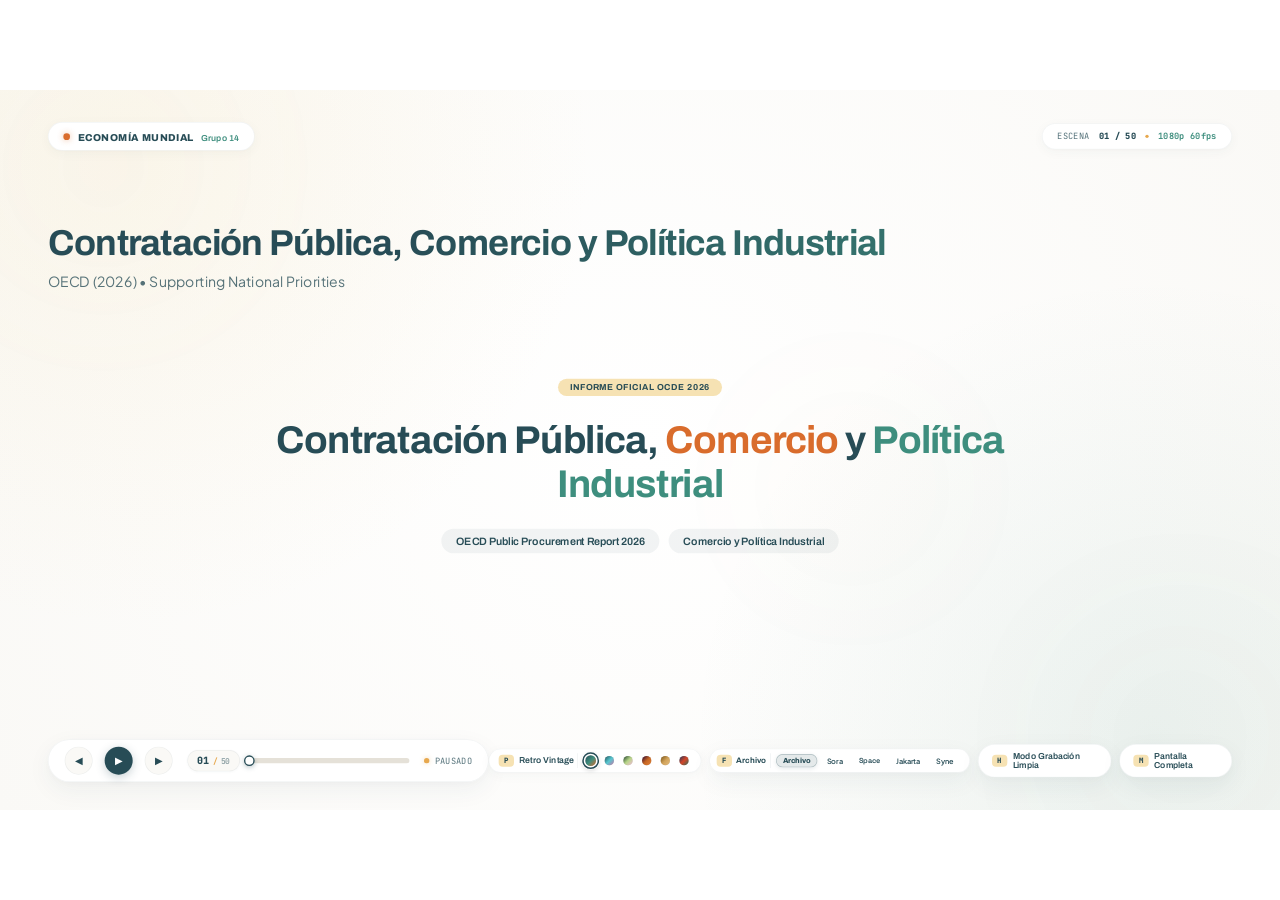
==== commit 11012c6f: "feat(typography): establecer Archivo como fuente predeterminada e incorporar selector dinamico (F)" ====
--- a/video-player/index.html
+++ b/video-player/index.html
@@ -1,14 +1,14 @@
 <!DOCTYPE html>
-<html lang="es">
+<html lang="es" data-font="0">
 <head>
   <meta charset="UTF-8">
   <meta name="viewport" content="width=device-width, initial-scale=1.0">
   <title>Grupo 14 • Contratación Pública y Comercio Internacional (OECD 2026)</title>
 
-  <!-- Google Fonts: Syne, Outfit, Plus Jakarta Sans, JetBrains Mono -->
+  <!-- Google Fonts: Sora, Space Grotesk, Plus Jakarta Sans, Archivo, Outfit, JetBrains Mono, Syne -->
   <link rel="preconnect" href="https://fonts.googleapis.com">
   <link rel="preconnect" href="https://fonts.gstatic.com" crossorigin>
-  <link href="https://fonts.googleapis.com/css2?family=JetBrains+Mono:wght@500;700&family=Outfit:wght@300;400;500;600;700;800;900&family=Plus+Jakarta+Sans:wght@400;500;600;700;800&family=Syne:wght@600;700;800;900&display=swap" rel="stylesheet">
+  <link href="https://fonts.googleapis.com/css2?family=Archivo:wght@500;600;700;800&family=JetBrains+Mono:wght@500;700&family=Outfit:wght@400;500;600;700&family=Plus+Jakarta+Sans:wght@400;500;600;700;800&family=Sora:wght@400;600;700;800&family=Space+Grotesk:wght@500;600;700&family=Syne:wght@700;800&display=swap" rel="stylesheet">
 
   <!-- Estilos Modulares Retro-Minimalistas -->
   <link rel="stylesheet" href="css/theme.css">
@@ -81,6 +81,13 @@
         <span class="palette-toast-name" id="palette-toast-name">Retro Vintage</span>
       </div>
 
+      <!-- Notificación Flotante Discreta de Cambio de Fuente (Tecla F) -->
+      <div class="palette-toast font-toast" id="font-toast" aria-live="polite">
+        <span class="palette-toast-badge font-toast-badge" id="font-toast-badge">FUENTE 0</span>
+        <span class="palette-toast-name font-toast-name" id="font-toast-name">Archivo</span>
+        <span class="font-toast-desc" id="font-toast-desc">Grotesca suiza contundente (DEFAULT)</span>
+      </div>
+
       <!-- BARRA INFERIOR (BOTTOM HUD & RECORDING CONTROLS) -->
       <footer class="hud-bottom">
         
@@ -135,13 +142,22 @@
             <div class="palette-swatches-strip" id="palette-swatches-strip"></div>
           </div>
 
-          <div class="tool-pill-btn" onclick="window.playerInstance.toggleCleanRecordingMode()" title="Ocultar toda la interfaz para grabar la pantalla limpiamente">
+          <!-- Selector Visual de Fuentes (Tecla F) -->
+          <div class="font-picker-pill" id="hud-font-picker" title="Cambiar familia tipográfica (Atajo: Tecla F)">
+            <button class="font-picker-label-btn" id="btn-font-cycle" title="Ciclar fuente tipográfica (Tecla F)" onclick="window.playerInstance.cycleFont()">
+              <span class="key-kbd">F</span>
+              <span class="font-name-display" id="font-name-display">Archivo</span>
+            </button>
+            <div class="font-presets-strip" id="font-presets-strip"></div>
+          </div>
+
+          <div class="tool-pill-btn" onclick="window.playerInstance.toggleCleanRecordingMode()" title="Ocultar toda la interfaz para grabar la pantalla limpiamente (Atajo: Tecla H)">
             <span class="key-kbd">H</span>
             <span>Modo Grabación Limpia</span>
           </div>
 
-          <div class="tool-pill-btn" onclick="window.playerInstance.toggleFullscreen()" title="Pantalla completa para grabación a 1080p">
-            <span class="key-kbd">F</span>
+          <div class="tool-pill-btn" onclick="window.playerInstance.toggleFullscreen()" title="Pantalla completa para grabación a 1080p (Atajo: Tecla M o Doble Clic)">
+            <span class="key-kbd">M</span>
             <span>Pantalla Completa</span>
           </div>
         </div>
--- a/video-player/css/theme.css
+++ b/video-player/css/theme.css
@@ -4,7 +4,7 @@
    Estilo editorial vintage, minimalista, fondo blanco, ultra-redondeado, alta legibilidad.
    ========================================================================== */
 
-@import url('https://fonts.googleapis.com/css2?family=Outfit:wght@300;400;500;600;700;800;900&family=Plus+Jakarta+Sans:wght@400;500;600;700;800&family=Syne:wght@600;700;800;900&family=JetBrains+Mono:wght@500;700&display=swap');
+@import url('https://fonts.googleapis.com/css2?family=Archivo:wght@500;600;700;800&family=JetBrains+Mono:wght@500;700&family=Outfit:wght@400;500;600;700&family=Plus+Jakarta+Sans:wght@400;500;600;700;800&family=Sora:wght@400;600;700;800&family=Space+Grotesk:wght@500;600;700&family=Syne:wght@700;800&display=swap');
 
 :root,
 [data-palette="0"] {
@@ -190,10 +190,10 @@
   --border-subtle: rgba(var(--color-primary-rgb), 0.08);
   --border-card: rgba(var(--color-primary-rgb), 0.06);
 
-  /* --- TIPOGRAFÍAS MODERNAS Y ANCHAS --- */
-  --font-display: 'Syne', 'Outfit', sans-serif;
-  --font-body: 'Outfit', 'Plus Jakarta Sans', system-ui, -apple-system, sans-serif;
-  --font-ui: 'Plus Jakarta Sans', 'Outfit', sans-serif;
+  /* --- TIPOGRAFÍAS MODERNAS, ANCHAS Y ULTRA-LEGIBLES --- */
+  --font-display: 'Archivo', sans-serif;
+  --font-body: 'Plus Jakarta Sans', 'Outfit', sans-serif;
+  --font-ui: 'Archivo', 'Plus Jakarta Sans', sans-serif;
   --font-mono: 'JetBrains Mono', monospace;
 
   /* --- PESOS Y TRACKING --- */
@@ -204,11 +204,11 @@
   --weight-extrabold: 800;
   --weight-black: 900;
 
-  --tracking-tightest: -0.04em;
-  --tracking-tight: -0.02em;
+  --tracking-tightest: -0.02em;
+  --tracking-tight: -0.01em;
   --tracking-normal: 0em;
   --tracking-wide: 0.04em;
-  --tracking-widest: 0.10em;
+  --tracking-widest: 0.08em;
 
   /* --- RADIO DE ESQUINAS ULTRA-REDONDEADAS --- */
   --radius-xs: 14px;
@@ -236,6 +236,51 @@
   --duration-normal: 240ms;
   --duration-scene: 350ms;
   --duration-fade: 280ms; /* Fundido a negro dinámico de ~280ms para DaVinci */
+}
+
+/* ==========================================================================
+   SELECTORES DE TIPOGRAFÍAS DINÁMICAS (DATA-FONT)
+   Permite alternar sets tipográficos dinámicamente preservando alta legibilidad:
+   0: Archivo (Grotesca suiza contundente - DEFAULT)
+   1: Sora (Geométrica ancha & limpia)
+   2: Space Grotesk (Editorial tech)
+   3: Plus Jakarta Sans (Moderna y neutra)
+   4: Syne (Display retro)
+   ========================================================================== */
+:root,
+[data-font="0"] {
+  --font-display: 'Archivo', sans-serif;
+  --font-body: 'Plus Jakarta Sans', 'Outfit', sans-serif;
+  --font-ui: 'Archivo', 'Plus Jakarta Sans', sans-serif;
+  --font-mono: 'JetBrains Mono', monospace;
+}
+
+[data-font="1"] {
+  --font-display: 'Sora', 'Plus Jakarta Sans', sans-serif;
+  --font-body: 'Plus Jakarta Sans', 'Outfit', sans-serif;
+  --font-ui: 'Plus Jakarta Sans', sans-serif;
+  --font-mono: 'JetBrains Mono', monospace;
+}
+
+[data-font="2"] {
+  --font-display: 'Space Grotesk', sans-serif;
+  --font-body: 'Plus Jakarta Sans', sans-serif;
+  --font-ui: 'Space Grotesk', sans-serif;
+  --font-mono: 'JetBrains Mono', monospace;
+}
+
+[data-font="3"] {
+  --font-display: 'Plus Jakarta Sans', sans-serif;
+  --font-body: 'Plus Jakarta Sans', sans-serif;
+  --font-ui: 'Plus Jakarta Sans', sans-serif;
+  --font-mono: 'JetBrains Mono', monospace;
+}
+
+[data-font="4"] {
+  --font-display: 'Syne', sans-serif;
+  --font-body: 'Outfit', sans-serif;
+  --font-ui: 'Plus Jakarta Sans', sans-serif;
+  --font-mono: 'JetBrains Mono', monospace;
 }
 
 /* Reset y Reglas Base */
@@ -518,3 +563,149 @@
   font-weight: 700;
   color: var(--color-primary);
 }
+
+/* ==========================================================================
+   SELECTOR VISUAL DE FUENTES EN HUD Y NOTIFICACIÓN TOAST (TECLA F)
+   ========================================================================== */
+.font-picker-pill {
+  display: flex;
+  align-items: center;
+  gap: 6px;
+  padding: 6px 14px 6px 10px;
+  background: var(--bg-glass-hud);
+  border: 1px solid var(--border-card);
+  border-radius: var(--radius-pill);
+  box-shadow: var(--shadow-ambient-md);
+  transition: all 0.25s var(--ease-spring);
+}
+
+.font-picker-pill:hover {
+  background: var(--bg-surface-1);
+}
+
+.font-picker-label-btn {
+  display: flex;
+  align-items: center;
+  gap: 6px;
+  background: transparent;
+  border: none;
+  cursor: pointer;
+  padding: 0;
+  color: var(--color-primary);
+  font-family: var(--font-ui);
+  font-size: 13px;
+  font-weight: var(--weight-bold);
+  transition: color 0.2s ease;
+}
+
+.font-picker-label-btn:hover {
+  color: var(--color-accent-1);
+}
+
+.font-picker-label {
+  font-family: var(--font-mono);
+  font-weight: var(--weight-bold);
+  letter-spacing: 0.06em;
+  font-size: 11px;
+  color: var(--color-primary);
+  opacity: 0.85;
+}
+
+.font-name-display {
+  font-family: var(--font-ui);
+  font-weight: 700;
+  font-size: 12px;
+  color: var(--color-primary);
+}
+
+.font-presets-strip {
+  display: flex;
+  align-items: center;
+  gap: 4px;
+  padding-left: 8px;
+  border-left: 1px solid var(--border-subtle);
+}
+
+.font-pill-btn {
+  display: inline-flex;
+  align-items: center;
+  justify-content: center;
+  padding: 3px 9px;
+  border-radius: var(--radius-pill);
+  border: 1px solid transparent;
+  background: transparent;
+  cursor: pointer;
+  font-family: var(--font-ui);
+  font-size: 11px;
+  font-weight: 600;
+  color: var(--color-primary);
+  transition: all 0.2s var(--ease-spring);
+}
+
+.font-pill-btn:hover {
+  background: rgba(var(--color-primary-rgb), 0.08);
+  transform: translateY(-1px);
+}
+
+.font-pill-btn.active {
+  background: rgba(var(--color-primary-rgb), 0.12);
+  border-color: rgba(var(--color-primary-rgb), 0.28);
+  font-weight: 800;
+  box-shadow: 0 2px 6px rgba(var(--color-primary-rgb), 0.12);
+}
+
+/* Toast Flotante Discreto para Notificación de Fuente (Tecla F) */
+.font-toast {
+  position: absolute;
+  top: 96px;
+  left: 50%;
+  transform: translateX(-50%) translateY(-14px);
+  display: flex;
+  align-items: center;
+  gap: 10px;
+  padding: 8px 18px;
+  background: rgba(255, 255, 255, 0.96);
+  border: 1px solid var(--border-card);
+  border-radius: var(--radius-pill);
+  box-shadow: 0 10px 30px rgba(0, 0, 0, 0.08), 0 2px 6px rgba(0, 0, 0, 0.04);
+  backdrop-filter: blur(12px);
+  -webkit-backdrop-filter: blur(12px);
+  z-index: 1000;
+  opacity: 0;
+  pointer-events: none;
+  transition: opacity 0.28s var(--ease-spring), transform 0.28s var(--ease-spring);
+}
+
+.font-toast.show {
+  opacity: 1;
+  transform: translateX(-50%) translateY(0);
+}
+
+.font-toast-badge {
+  display: inline-flex;
+  align-items: center;
+  justify-content: center;
+  padding: 3px 8px;
+  background: var(--color-sand);
+  color: var(--color-primary);
+  font-family: var(--font-mono);
+  font-size: 11px;
+  font-weight: 800;
+  border-radius: 6px;
+  letter-spacing: 0.06em;
+}
+
+.font-toast-name {
+  font-family: var(--font-ui);
+  font-size: 14px;
+  font-weight: 700;
+  color: var(--color-primary);
+}
+
+.font-toast-desc {
+  font-family: var(--font-ui);
+  font-size: 12px;
+  font-weight: 500;
+  color: var(--text-secondary);
+  opacity: 0.85;
+}
--- a/video-player/css/components.css
+++ b/video-player/css/components.css
@@ -213,12 +213,13 @@
   display: none !important;
 }
 
+.micro-title,
 .scene-title-large {
   font-family: var(--font-display);
   font-size: 54px;
-  font-weight: var(--weight-extrabold);
-  line-height: 1.08;
-  letter-spacing: var(--tracking-tightest);
+  font-weight: 700;
+  line-height: 1.10;
+  letter-spacing: -0.02em;
   color: var(--color-primary);
 }
 
@@ -346,11 +347,12 @@
   gap: 12px;
 }
 
-.metric-giant-number {
+.metric-giant-number,
+.micro-giant-number {
   font-family: var(--font-display);
   font-size: 92px;
-  font-weight: var(--weight-black);
-  letter-spacing: var(--tracking-tightest);
+  font-weight: 800;
+  letter-spacing: -0.02em;
   line-height: 0.95;
   color: var(--color-petroleum);
 }
@@ -873,8 +875,8 @@
   border-radius: var(--radius-pill);
   font-family: var(--font-ui);
   font-size: 13px;
-  font-weight: 800;
-  letter-spacing: var(--tracking-wide);
+  font-weight: 700;
+  letter-spacing: 0.05em;
   text-transform: uppercase;
   margin-bottom: 14px;
   box-shadow: 0 2px 10px rgba(246, 226, 179, 0.45);
@@ -892,12 +894,13 @@
 
 .hero-metric-val,
 .hero-metric-value,
-.micro-number-val {
+.micro-number-val,
+.micro-giant-number-hero {
   font-family: var(--font-display);
   font-size: 136px; /* Titánico 120px+ */
-  font-weight: 900;
+  font-weight: 800;
   line-height: 0.90;
-  letter-spacing: var(--tracking-tightest);
+  letter-spacing: -0.02em;
   color: var(--color-petroleum);
 }
 
@@ -919,7 +922,7 @@
 .hero-metric-prefix {
   font-family: var(--font-display);
   font-size: 78px;
-  font-weight: 900;
+  font-weight: 800;
   color: var(--color-mustard);
   line-height: 1;
 }
@@ -928,8 +931,8 @@
 .micro-number-unit {
   font-family: var(--font-display);
   font-size: 56px;
-  font-weight: 800;
-  letter-spacing: -0.02em;
+  font-weight: 700;
+  letter-spacing: -0.015em;
   color: var(--color-sage);
   line-height: 1;
 }
@@ -938,9 +941,9 @@
 .micro-number-label {
   font-family: var(--font-ui);
   font-size: 26px;
-  font-weight: 800;
-  color: var(--color-petroleum);
-  letter-spacing: -0.015em;
+  font-weight: 700;
+  color: var(--color-petroleum);
+  letter-spacing: -0.01em;
   line-height: 1.25;
   margin-top: 20px;
   max-width: 860px;
@@ -1027,9 +1030,9 @@
   border-radius: var(--radius-pill);
   font-family: var(--font-ui);
   font-size: 12px;
-  font-weight: 800;
+  font-weight: 700;
   text-transform: uppercase;
-  letter-spacing: var(--tracking-wide);
+  letter-spacing: 0.05em;
   margin-bottom: 14px;
 }
 
@@ -1066,23 +1069,25 @@
 .dual-stat-number {
   font-family: var(--font-display);
   font-size: 88px;
-  font-weight: 900;
+  font-weight: 800;
   line-height: 0.92;
-  letter-spacing: var(--tracking-tightest);
+  letter-spacing: -0.02em;
   color: var(--color-petroleum);
 }
 
 .dual-stat-unit {
   font-family: var(--font-display);
   font-size: 42px;
-  font-weight: 800;
+  font-weight: 700;
+  letter-spacing: -0.01em;
   color: var(--color-sage);
 }
 
 .dual-stat-label {
   font-family: var(--font-ui);
   font-size: 20px;
-  font-weight: 800;
+  font-weight: 700;
+  letter-spacing: -0.01em;
   color: var(--color-petroleum);
   margin-top: 16px;
   line-height: 1.25;
@@ -1181,7 +1186,8 @@
 .micro-chart-bar-val {
   font-family: var(--font-mono);
   font-size: 24px;
-  font-weight: 800;
+  font-weight: 700;
+  letter-spacing: -0.01em;
   color: var(--color-petroleum);
 }
 
@@ -1247,8 +1253,10 @@
 }
 
 .pure-ratio-pct {
+  font-family: var(--font-display);
   font-size: 22px;
-  font-weight: 900;
+  font-weight: 800;
+  letter-spacing: -0.02em;
   line-height: 1;
 }
 
@@ -1335,7 +1343,7 @@
 .concept-pill-text {
   font-family: var(--font-display);
   font-size: 32px;
-  font-weight: 800;
+  font-weight: 700;
   letter-spacing: -0.02em;
   color: var(--color-petroleum);
   line-height: 1.25;
@@ -1376,12 +1384,13 @@
 }
 
 .impact-quote-text,
+.micro-statement,
 .micro-type-d-statement {
   font-family: var(--font-display);
   font-size: 60px;
-  font-weight: 900;
+  font-weight: 700;
   line-height: 1.15;
-  letter-spacing: -0.035em;
+  letter-spacing: -0.02em;
   color: var(--color-petroleum);
   margin: 0;
   max-width: 1100px;
@@ -1390,16 +1399,19 @@
 
 .impact-quote-text .quote-accent-terracotta,
 .impact-quote-text .accent-highlight,
+.micro-statement .accent-highlight,
 .micro-type-d-statement .accent-highlight {
   color: var(--color-terracotta);
 }
 
 .impact-quote-text .quote-accent-sage,
+.micro-statement .accent-sage,
 .micro-type-d-statement .accent-sage {
   color: var(--color-sage);
 }
 
 .impact-quote-text .quote-accent-mustard,
+.micro-statement .accent-mustard,
 .micro-type-d-statement .accent-mustard {
   color: var(--color-mustard);
 }
@@ -1459,8 +1471,8 @@
   border-radius: var(--radius-pill);
   font-family: var(--font-ui);
   font-size: 13px;
-  font-weight: 800;
-  letter-spacing: var(--tracking-wide);
+  font-weight: 700;
+  letter-spacing: 0.05em;
   text-transform: uppercase;
   margin-bottom: 16px;
   box-shadow: none;
@@ -1495,7 +1507,8 @@
 .micro-type-e-title {
   font-family: var(--font-display);
   font-size: 30px;
-  font-weight: 800;
+  font-weight: 700;
+  letter-spacing: -0.02em;
   color: var(--color-petroleum);
   margin-bottom: 20px;
   line-height: 1.2;
@@ -1517,7 +1530,8 @@
   border-radius: var(--radius-pill);
   font-family: var(--font-ui);
   font-size: 18px;
-  font-weight: 700;
+  font-weight: 600;
+  letter-spacing: -0.01em;
   color: var(--color-petroleum);
   box-shadow: none !important;
 }
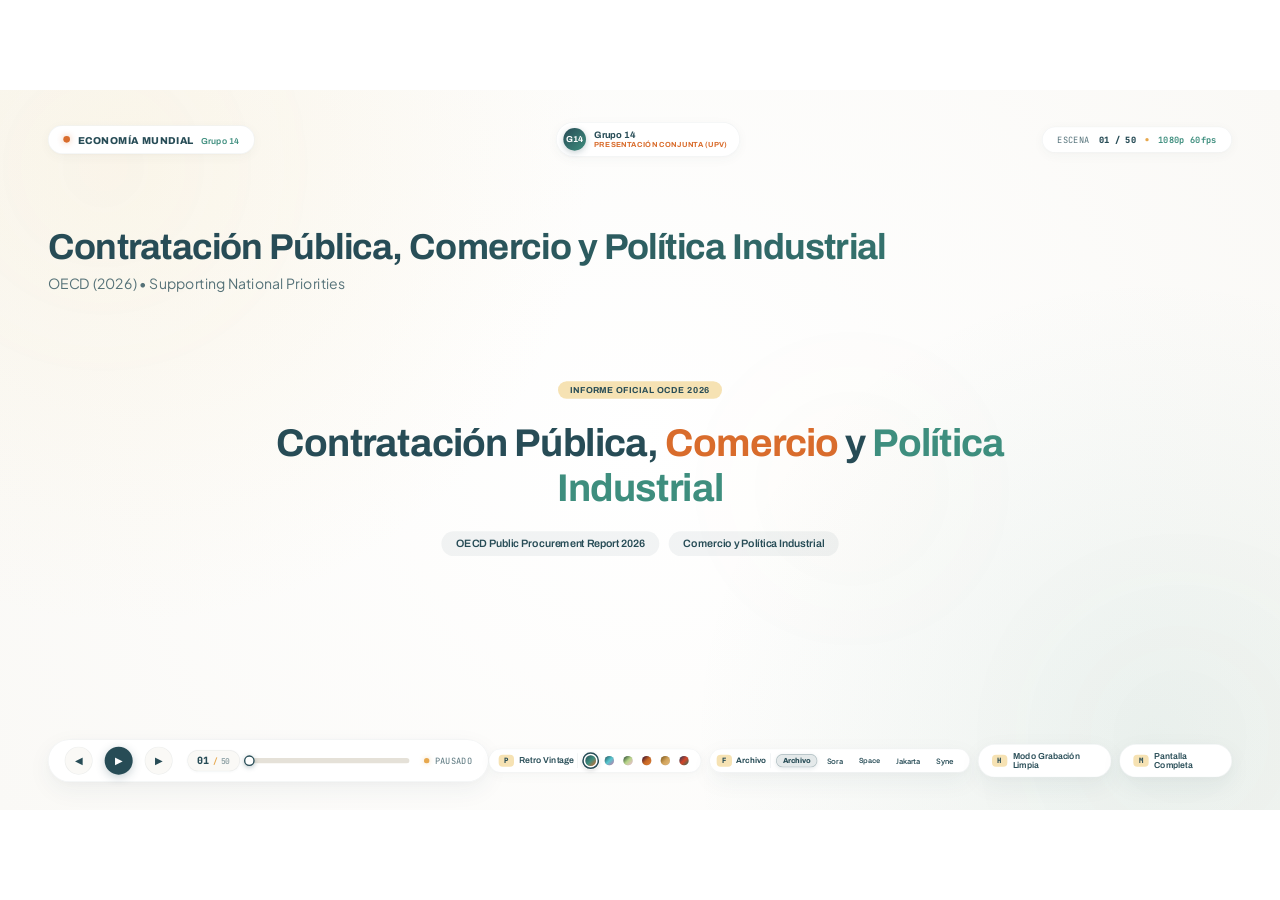
==== commit 5eb1a41a: "docs: verificar rigor factico OCDE 2026, cuadrar memoria (1.927 palabras) y sincronizar guion DaVinc" ====
--- a/video-player/index.html
+++ b/video-player/index.html
@@ -53,7 +53,7 @@
         <!-- Metadatos de la Escena -->
         <div class="scene-meta-pill">
           <span>ESCENA</span>
-          <span class="meta-scene-num" id="scene-counter-display">01 / 20</span>
+          <span class="meta-scene-num" id="scene-counter-display">01 / 50</span>
           <div class="meta-divider"></div>
           <span style="color: var(--color-sage); font-weight: 700;">1080p 60fps</span>
         </div>
--- a/video-player/css/components.css
+++ b/video-player/css/components.css
@@ -206,11 +206,6 @@
   text-transform: uppercase;
   color: var(--color-petroleum);
   margin-bottom: 14px;
-}
-
-#speaker-pill-container,
-.speaker-pill {
-  display: none !important;
 }
 
 .micro-title,
